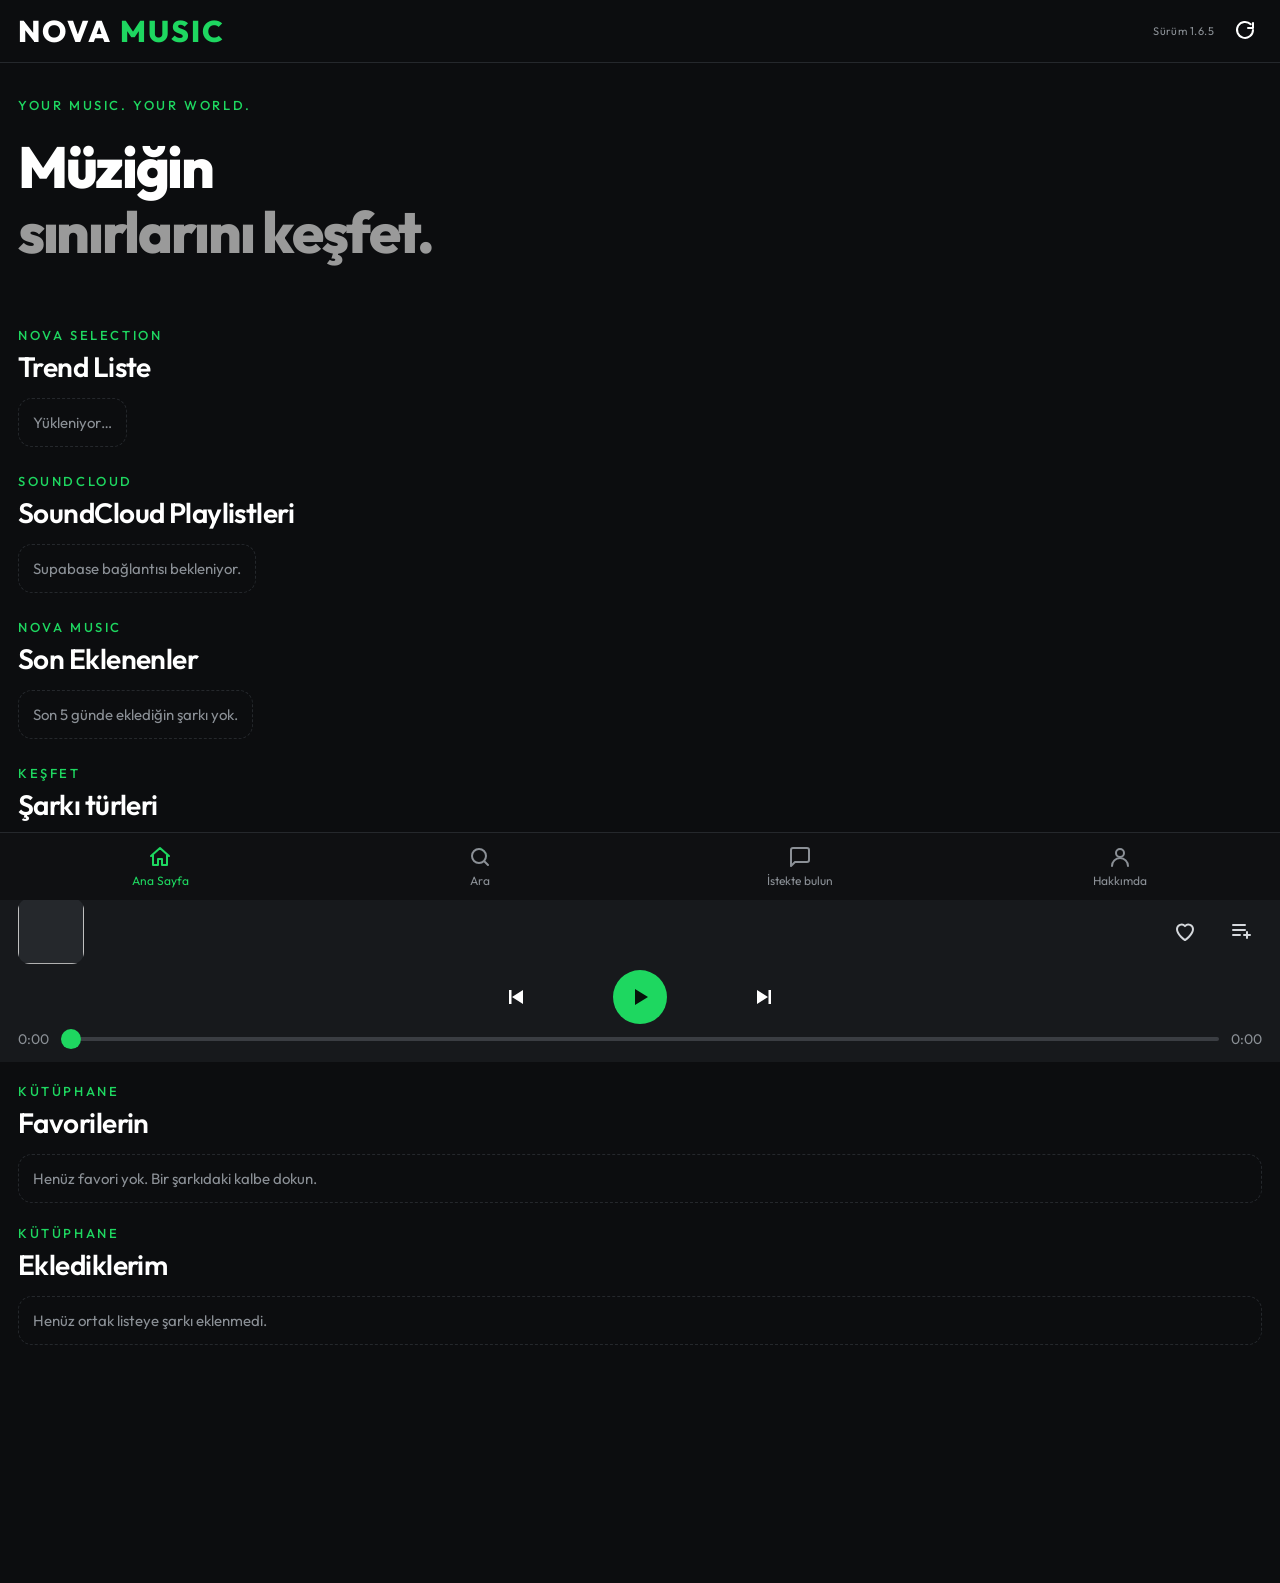
==== index.html @ 569c2235 "Show user playlists as compact square cards on home" ====
<!DOCTYPE html>
<html lang="tr">
<head>
<meta charset="utf-8">
<meta name="viewport" content="width=device-width, initial-scale=1, viewport-fit=cover">
<meta name="theme-color" content="#0c0d0f">

<meta name="mobile-web-app-capable" content="yes">
<meta name="apple-mobile-web-app-capable" content="yes">
<meta name="apple-mobile-web-app-status-bar-style" content="black-translucent">
<link rel="manifest" href="/manifest.json">
<link rel="icon" type="image/svg+xml" href="/logo.svg">
<link rel="apple-touch-icon" href="/logo.svg">
<title>NOVA Music</title>
<link rel="preconnect" href="https://fonts.googleapis.com">
<link href="https://fonts.googleapis.com/css2?family=Outfit:wght@400;500;600;700;800&display=swap" rel="stylesheet">
<style>
:root{--bg:#0c0d0f;--panel:#16181b;--line:#25282c;--tx:#fff;--mut:#8b9096;--g:#1ed760;--gd:#0f2a1a;--nav:68px}
*{box-sizing:border-box;margin:0;padding:0;-webkit-tap-highlight-color:transparent}
html,body{background:var(--bg);color:var(--tx);font-family:Outfit,system-ui,sans-serif}
button{font:inherit;color:inherit;background:none;border:0;cursor:pointer}
svg{width:24px;height:24px;fill:none;stroke:currentColor;stroke-width:2;stroke-linecap:round;stroke-linejoin:round;display:block}
svg.f{fill:currentColor;stroke:none}

#notes{position:fixed;inset:0;overflow:hidden;pointer-events:none;z-index:0}
#notes span{position:absolute;bottom:-40px;color:#fff;opacity:0;animation:rise linear infinite}
@keyframes rise{0%{transform:translateY(0) rotate(0);opacity:0}15%{opacity:.10}85%{opacity:.07}100%{transform:translateY(-115vh) rotate(35deg);opacity:0}}

header{position:sticky;top:0;z-index:20;background:var(--bg);border-bottom:1px solid var(--line);padding:calc(14px + env(safe-area-inset-top)) 18px 14px}
.bar{display:flex;align-items:center;gap:12px}
.logo{display:flex;align-items:center;justify-content:flex-start;text-align:left;gap:0;flex:1;min-width:0;white-space:nowrap;font-weight:800;font-size:clamp(24px,7.2vw,30px);line-height:1.1;letter-spacing:.08em}
.logo svg{color:var(--g);width:34px;height:34px}
.logo img{width:48px;height:48px}
.logo em{font-style:normal;color:var(--g)}
.ib{width:40px;height:40px;display:grid;place-items:center}
.st{display:flex;align-items:center;gap:8px;color:var(--g);font-size:13px;letter-spacing:.12em;font-weight:500}
.st i{width:9px;height:9px;border-radius:50%;background:var(--g)}
.st.off{color:#ff5d5d}.st.off i{background:#ff5d5d}
.sbox{display:grid;grid-template-rows:0fr;transition:grid-template-rows .25s}
.sbox.open{grid-template-rows:1fr}
.sbox>div{overflow:hidden}
.sbox input{width:100%;margin-top:14px;padding:14px 16px;border-radius:14px;border:1px solid var(--line);background:var(--panel);color:var(--tx);font:inherit;font-size:16px;outline:0}
.sbox input:focus{border-color:var(--g)}

main{position:relative;z-index:1;padding:0 18px calc(var(--nav) + 170px + env(safe-area-inset-bottom))}
.view{display:none}.view.on{display:block}
#hero{padding:34px 0 40px;transition:opacity .1s}
.eb{color:var(--g);font-size:13px;letter-spacing:.2em;font-weight:500}
#hero h1{margin-top:22px;font-size:clamp(38px,12.5vw,58px);line-height:1.12;font-weight:800;letter-spacing:-.04em}
#hero h1 span{display:block;color:#9a9a9a}
.sec{display:flex;align-items:flex-end;justify-content:space-between;margin-top:22px}
.sec h2{font-size:28px;font-weight:600;letter-spacing:-.02em;margin-top:6px}
.sec button{color:var(--g);font-size:14px;font-weight:600;letter-spacing:.04em;padding:6px 0;display:flex;gap:6px;align-items:center}
.cnt{color:var(--mut);font-size:17px;margin:20px 0 10px}
.empty{color:var(--mut);font-size:15px;padding:14px;border:1px dashed var(--line);border-radius:14px}

.row{display:flex;align-items:center;gap:14px;padding:10px 8px;border-radius:16px;border:1.5px solid transparent;cursor:pointer}
.row.on{background:var(--gd);border-color:var(--g)}
.row img{width:72px;height:72px;border-radius:12px;object-fit:cover;background:var(--line);flex:none}
.row.on img{border:2px solid var(--g)}
.row .t{flex:1;min-width:0}
.row b{display:block;font-size:17px;font-weight:600;white-space:nowrap;overflow:hidden;text-overflow:ellipsis}
.row small{display:block;margin-top:5px;font-size:16px;color:var(--mut);white-space:nowrap;overflow:hidden;text-overflow:ellipsis}
.row.on small{color:#a9b5ad;font-weight:500}
.hb,.pl{width:42px;height:42px;display:grid;place-items:center;flex:none}
.hb{color:#d5d8dc}.hb.on{color:var(--g)}.hb.on svg{fill:var(--g)}
.pl{color:var(--g)}.pl svg{width:26px;height:26px}

#player{position:fixed;left:0;right:0;bottom:calc(var(--nav) + env(safe-area-inset-bottom));z-index:30;background:#17191c;border-top:1px solid var(--line);padding:12px 18px 14px;transform:translateY(130%);transition:transform .35s cubic-bezier(.2,.8,.2,1);touch-action:pan-x}
#player.show{transform:none}
.pr{display:flex;align-items:center;gap:14px}
#pArt{width:66px;height:66px;border-radius:12px;object-fit:cover;background:var(--line);flex:none}
.pt{flex:1;min-width:0}
.mq{overflow:hidden;white-space:nowrap;font-weight:600;font-size:18px}
.mq span{display:inline-block}
.mq.go span{animation:mq var(--d,6s) linear infinite alternate}
@keyframes mq{0%,15%{transform:none}85%,100%{transform:translateX(var(--s))}}
#pArtist{color:var(--mut);font-size:15px;margin-top:5px;white-space:nowrap;overflow:hidden;text-overflow:ellipsis}
.ctl{display:flex;align-items:center;justify-content:center;gap:76px;margin-top:6px}
.ctl button{width:44px;height:44px;display:grid;place-items:center}
#pPlay{width:54px;height:54px;border-radius:50%;background:var(--g);color:#06140b}
#pPlay svg{width:24px;height:24px}
.pg{display:flex;align-items:center;gap:12px;margin-top:6px;font-size:14px;color:var(--mut)}
input[type=range]{flex:1;-webkit-appearance:none;appearance:none;height:4px;border-radius:2px;background:linear-gradient(90deg,var(--g) var(--p,0%),#3a3d42 var(--p,0%));outline:0}
input[type=range]::-webkit-slider-thumb{-webkit-appearance:none;width:20px;height:20px;border-radius:50%;background:var(--g)}
input[type=range]::-moz-range-thumb{width:20px;height:20px;border:0;border-radius:50%;background:var(--g)}

nav{position:fixed;left:0;right:0;bottom:0;z-index:40;height:calc(var(--nav) + env(safe-area-inset-bottom));padding-bottom:env(safe-area-inset-bottom);display:flex;background:#0f1012;border-top:1px solid var(--line)}
nav button{flex:1;display:flex;flex-direction:column;align-items:center;justify-content:center;gap:4px;color:var(--mut);font-size:12px}
nav button.on{color:var(--g)}
.card{background:var(--panel);border:1px solid var(--line);border-radius:18px;padding:22px;margin-top:28px;line-height:1.6;font-size:15px;color:var(--mut)}
.card h3{color:var(--tx);font-size:22px;margin-bottom:8px}
.srow{display:flex;align-items:center;justify-content:space-between;gap:12px;padding:16px 0;border-top:1px solid var(--line)}
.srow:first-child{border-top:0;padding-top:0}
.srow.col{flex-direction:column;align-items:flex-start}
.srow b{display:block;color:var(--tx);font-size:16px;font-weight:600}
.srow small{color:var(--mut);font-size:13px}
.sw{display:flex;gap:12px}
.sw button{width:32px;height:32px;border-radius:50%;border:2px solid transparent}
.sw button.on{border-color:#fff}
.tg{width:50px;height:30px;border-radius:15px;background:#3a3d42;position:relative;flex:none;transition:background .2s}
.tg::after{content:'';position:absolute;top:3px;left:3px;width:24px;height:24px;border-radius:50%;background:#fff;transition:transform .2s}
.tg.on{background:var(--g)}.tg.on::after{transform:translateX(20px)}
.chips{display:flex;gap:8px;flex-wrap:wrap;margin-top:12px}
.chips button{padding:8px 14px;border-radius:20px;border:1px solid var(--line);color:var(--mut);font-size:14px}
.chips button.on{border-color:var(--g);color:var(--g)}
.danger{width:100%;padding:14px;border-radius:14px;border:1px solid #5a2a2a;color:#ff6b6b;font-weight:600}
.btn{width:100%;padding:14px;border-radius:14px;background:var(--g);color:#06140b;font-weight:700;font-size:16px;margin-top:12px}
.btn:disabled{opacity:.5}
.tin{width:100%;margin-top:12px;padding:14px 16px;border-radius:14px;border:1px solid var(--line);background:var(--bg);color:var(--tx);font:inherit;font-size:16px;outline:0}
.tin:focus{border-color:var(--g)}
@media (prefers-reduced-motion:reduce){#notes span,.mq.go span{animation:none}}

/* Üst başlık */
.logo{justify-content:flex-start;min-width:0;font-size:clamp(22px,7vw,30px);letter-spacing:.07em;line-height:1;white-space:nowrap;text-align:left}
header .st+small{font-size:11px!important;letter-spacing:.06em;line-height:1;color:var(--mut)!important}

</style>
<script>/*nova-tema-v1*/(function(){try{var t=localStorage.getItem('nova_theme');if(/^(sakura|cyber|matrix|noel)$/.test(t))document.documentElement.setAttribute('data-theme',t)}catch(e){}})();</script>
<style>
/*nova-tema-css*/
.ver{font-size:11px;color:var(--mut);letter-spacing:.04em}
.tgrid{display:grid;grid-template-columns:1fr 1fr;gap:10px;margin-top:14px}
.tcard{display:flex;flex-direction:column;gap:8px;padding:8px;border-radius:16px;border:1.5px solid var(--line);background:rgba(255,255,255,.03);text-align:left;color:var(--tx)}
.tcard:active{transform:scale(.97)}
.tcard b{display:flex;align-items:center;justify-content:space-between;padding:0 4px 2px;font-size:14px;font-weight:600}
.tcard b::after{content:'';width:16px;height:16px;border-radius:50%;border:1.5px solid var(--mut)}
.tcard.on{border-color:var(--g)}
.tcard.on b::after{border-color:var(--g);background:var(--g);box-shadow:inset 0 0 0 3px var(--panel)}
.tprev{position:relative;display:block;height:70px;border-radius:11px;overflow:hidden}
.tprev::after{content:'';position:absolute;inset:0}
.thint{display:block;margin-top:12px;color:var(--mut);font-size:12.5px;line-height:1.45}
.tp-default{background:radial-gradient(circle at 20% 80%,rgba(30,215,96,.3),transparent 55%),linear-gradient(160deg,#1a1c20,#0c0d0f)}
.tp-default::after{background:linear-gradient(#1ed760,#1ed760) 12px 14px/44px 6px no-repeat,linear-gradient(#34383d,#34383d) 12px 30px/70% 5px no-repeat,linear-gradient(#34383d,#34383d) 12px 44px/50% 5px no-repeat}
.tp-sakura{background:radial-gradient(circle at 80% 18%,rgba(255,143,184,.5),transparent 48%),linear-gradient(160deg,#3d1b2e,#1a0f16)}
.tp-sakura::after{background:radial-gradient(circle at 18% 30%,#ffb7d1 0 3px,transparent 3.6px),radial-gradient(circle at 42% 66%,#ff9cc2 0 2.4px,transparent 3px),radial-gradient(circle at 63% 28%,#ffd6e6 0 3.2px,transparent 3.8px),radial-gradient(circle at 82% 70%,#ffb7d1 0 2.6px,transparent 3.2px),radial-gradient(circle at 30% 84%,#ffd6e6 0 2px,transparent 2.6px)}
.tp-cyber{background:radial-gradient(circle at 15% 90%,rgba(255,43,214,.45),transparent 50%),radial-gradient(circle at 90% 10%,rgba(0,229,255,.4),transparent 48%),linear-gradient(135deg,#1a0b3d,#071a2e)}
.tp-cyber::after{background:linear-gradient(90deg,transparent,#00e5ff,transparent) 0 70%/100% 2px no-repeat,repeating-linear-gradient(90deg,rgba(0,229,255,.16) 0 1px,transparent 1px 12px)}
.tp-matrix{background:#000}
.tp-matrix::after{content:'1 0 7 Z 4 9 A 5 3 1 0 8 E 2 6 K 0 1 9 X 3 7 0 B 5 2 1 8 4 N 0 6 1 3 9 7 2 C 0 5 8 1 4 Z 6 3 0 9';padding:3px 6px;font:700 10px/11px monospace;color:#00ff5a;word-break:break-all;letter-spacing:2px;-webkit-mask-image:linear-gradient(#000,rgba(0,0,0,.15));mask-image:linear-gradient(#000,rgba(0,0,0,.15))}
.tp-noel{background:linear-gradient(160deg,#0f3b2a,#2a0b12)}
.tp-noel::after{background:radial-gradient(circle,#ff4d5e 0 2.5px,transparent 3.2px) 0 0/28px 7px repeat-x,radial-gradient(circle,#ffd166 0 2.5px,transparent 3.2px) 14px 0/28px 7px repeat-x,radial-gradient(circle at 20% 40%,#fff 0 1.6px,transparent 2.2px),radial-gradient(circle at 48% 62%,#fff 0 2px,transparent 2.6px),radial-gradient(circle at 72% 44%,#fff 0 1.4px,transparent 2px),radial-gradient(circle at 86% 78%,#fff 0 2px,transparent 2.6px),radial-gradient(circle at 34% 84%,#fff 0 1.6px,transparent 2.2px)}
#themeFx{position:fixed;inset:0;width:100%;height:100%;z-index:0;pointer-events:none}
html[data-theme] body{background:transparent}
html[data-theme] #notes{display:none}
html[data-theme]::before{content:'';position:fixed;inset:0;z-index:0;pointer-events:none}
html[data-theme] header{background:var(--hbg);border-bottom-color:var(--line)}
html[data-theme] nav{background:var(--nbg);border-top-color:var(--line)}
html[data-theme] #player{background:var(--pbg);border-top-color:var(--line)}
html[data-theme] #notifPanel{background:var(--ovl)!important}
html[data-theme] #zoomKnob{background:var(--g)!important}
html[data-theme] #hero h1 span{color:var(--sub)}
html[data-theme] #sw{opacity:.35;pointer-events:none}
html[data-theme] #novaLists{background:linear-gradient(160deg,var(--t1),transparent 85%),var(--panel)!important;border:1px solid var(--line)!important}
html[data-theme] #novaFavs{background:linear-gradient(160deg,var(--t2),transparent 85%),var(--panel)!important;border:1px solid var(--line)!important}
html[data-theme] #novaLists>div:first-child,html[data-theme] #novaFavs>div:first-child{color:var(--g)!important}
html[data-theme] [class*="nv-c"]>button:first-child{background:linear-gradient(90deg,var(--g),var(--ac))!important;color:#06140b!important}
html[data-theme] .nv-track{--a:var(--t1);--b:var(--g)}
html[data-theme] .nv-tf{--a:var(--t2)}
html[data-theme=sakura]{--bg:#1a0f16;--panel:rgba(50,26,42,.84);--line:rgba(255,170,205,.18);--tx:#fff4f8;--mut:#cfa6b8;--g:#ff8fb8!important;--gd:#4a2234!important;--ac:#e0568f;--sub:#e8b6cb;--hbg:rgba(26,15,22,.93);--nbg:rgba(26,15,22,.97);--pbg:rgba(44,22,35,.97);--sheet:#2a1522;--ovl:rgba(18,7,13,.97);--t1:rgba(255,143,184,.22);--t2:rgba(224,86,143,.20)}
html[data-theme=cyber]{--bg:#0a0614;--panel:rgba(20,11,44,.82);--line:rgba(0,229,255,.22);--tx:#eaf6ff;--mut:#8f9bc9;--g:#00e5ff!important;--gd:#06303a!important;--ac:#b24bff;--sub:#b78cff;--hbg:rgba(10,6,24,.92);--nbg:rgba(10,6,24,.97);--pbg:rgba(16,9,38,.97);--sheet:#140a30;--ovl:rgba(8,4,20,.97);--t1:rgba(0,229,255,.16);--t2:rgba(255,43,214,.16)}
html[data-theme=cyber] header{box-shadow:0 1px 0 rgba(0,229,255,.35),0 8px 22px rgba(178,75,255,.16)}
html[data-theme=cyber] nav{box-shadow:0 -1px 0 rgba(255,43,214,.30)}
html[data-theme=cyber] .card{box-shadow:0 0 18px rgba(178,75,255,.10)}
html[data-theme=cyber] .logo em{text-shadow:0 0 12px rgba(0,229,255,.7)}
html[data-theme=matrix]{--bg:#000;--panel:rgba(0,16,5,.84);--line:rgba(0,255,90,.22);--tx:#c8ffd6;--mut:#3fae62;--g:#00ff5a!important;--gd:#00240d!important;--ac:#00b84a;--sub:#1f9a4a;--hbg:rgba(0,0,0,.92);--nbg:rgba(0,0,0,.97);--pbg:rgba(0,10,3,.97);--sheet:#021208;--ovl:rgba(0,6,2,.97);--t1:rgba(0,255,90,.13);--t2:rgba(0,255,90,.08)}
html[data-theme=matrix] #themeFx{opacity:.7}
html[data-theme=matrix] .logo em{text-shadow:0 0 10px rgba(0,255,90,.6)}
html[data-theme=matrix] .card{box-shadow:0 0 14px rgba(0,255,90,.07)}
html[data-theme=noel]{--bg:#0a1c16;--panel:rgba(14,40,31,.84);--line:rgba(255,255,255,.15);--tx:#fff8f0;--mut:#b9d0c3;--g:#3fdc8a!important;--gd:#14392a!important;--ac:#e63946;--sub:#ffd7a8;--hbg:rgba(8,26,19,.92);--nbg:rgba(8,26,19,.97);--pbg:rgba(14,36,28,.97);--sheet:#10281f;--ovl:rgba(5,16,12,.97);--t1:rgba(63,220,138,.16);--t2:rgba(230,57,70,.20)}
html[data-theme=noel] .logo em{color:#ff4d5e}
html[data-theme=noel] #pPlay{background:#e63946;color:#fff}
html[data-theme=noel] header::before,html[data-theme=noel] header::after{content:'';position:absolute;left:0;right:0;bottom:-7px;height:8px;pointer-events:none;background-repeat:repeat-x;background-size:44px 8px;animation:nvl 1.8s ease-in-out infinite alternate}
html[data-theme=noel] header::after{background-image:radial-gradient(circle,#ff4d5e 0 2.6px,transparent 3.4px),radial-gradient(circle,#ffd166 0 2.6px,transparent 3.4px);background-position:0 0,22px 0}
html[data-theme=noel] header::before{background-image:radial-gradient(circle,#3fdc8a 0 2.6px,transparent 3.4px),radial-gradient(circle,#4cc9f0 0 2.6px,transparent 3.4px);background-position:11px 0,33px 0;animation-delay:.9s}
@keyframes nvl{from{opacity:.45}to{opacity:1}}
html.nv-hid[data-theme] header::before,html.nv-hid[data-theme] header::after,html.nv-hid #notes span,html.nv-hid .mq.go span{animation-play-state:paused}
@media (prefers-reduced-motion:reduce){html[data-theme] header::before,html[data-theme] header::after{animation:none}}

html[data-theme=sakura]::before{background:url("data:image/svg+xml,%3Csvg%20xmlns%3D%22http%3A%2F%2Fwww.w3.org%2F2000%2Fsvg%22%20viewBox%3D%220%200%20300%20220%22%3E%3Cdefs%3E%3Cg%20id%3D%22f%22%3E%3Cellipse%20cy%3D%22-6%22%20rx%3D%224%22%20ry%3D%226%22%20transform%3D%22rotate(0)%22%2F%3E%3Cellipse%20cy%3D%22-6%22%20rx%3D%224%22%20ry%3D%226%22%20transform%3D%22rotate(72)%22%2F%3E%3Cellipse%20cy%3D%22-6%22%20rx%3D%224%22%20ry%3D%226%22%20transform%3D%22rotate(144)%22%2F%3E%3Cellipse%20cy%3D%22-6%22%20rx%3D%224%22%20ry%3D%226%22%20transform%3D%22rotate(216)%22%2F%3E%3Cellipse%20cy%3D%22-6%22%20rx%3D%224%22%20ry%3D%226%22%20transform%3D%22rotate(288)%22%2F%3E%3Ccircle%20r%3D%222.2%22%20fill%3D%22%23ffe08a%22%2F%3E%3C%2Fg%3E%3C%2Fdefs%3E%3Cg%20fill%3D%22none%22%20stroke-linecap%3D%22round%22%3E%3Cpath%20d%3D%22M302%2012C240%2026%20196%2066%20132%2094S52%20150%2018%20196%22%20stroke%3D%22%233b2230%22%20stroke-width%3D%225%22%2F%3E%3Cpath%20d%3D%22M214%2052C206%2086%20186%20108%20160%20132M126%2098C104%2080%2082%2072%2052%2070M92%20124C84%20150%2070%20164%2052%20172%22%20stroke%3D%22%233b2230%22%20stroke-width%3D%223%22%2F%3E%3C%2Fg%3E%3Cuse%20href%3D%22%23f%22%20transform%3D%22translate(276%2022)%20scale(1.1)%20rotate(60)%22%20fill%3D%22%23ffb7d1%22%2F%3E%3Cuse%20href%3D%22%23f%22%20transform%3D%22translate(246%2034)%20scale(0.9)%20rotate(66)%22%20fill%3D%22%23ff9cc2%22%2F%3E%3Cuse%20href%3D%22%23f%22%20transform%3D%22translate(222%2052)%20scale(1.2)%20rotate(42)%22%20fill%3D%22%23ffd6e6%22%2F%3E%3Cuse%20href%3D%22%23f%22%20transform%3D%22translate(198%2070)%20scale(0.9)%20rotate(18)%22%20fill%3D%22%23ffb7d1%22%2F%3E%3Cuse%20href%3D%22%23f%22%20transform%3D%22translate(170%2086)%20scale(1.1)%20rotate(38)%22%20fill%3D%22%23ff9cc2%22%2F%3E%3Cuse%20href%3D%22%23f%22%20transform%3D%22translate(142%2098)%20scale(1.2)%20rotate(58)%22%20fill%3D%22%23ffd6e6%22%2F%3E%3Cuse%20href%3D%22%23f%22%20transform%3D%22translate(118%20108)%20scale(0.9)%20rotate(34)%22%20fill%3D%22%23ffb7d1%22%2F%3E%3Cuse%20href%3D%22%23f%22%20transform%3D%22translate(96%20124)%20scale(1.1)%20rotate(24)%22%20fill%3D%22%23ff9cc2%22%2F%3E%3Cuse%20href%3D%22%23f%22%20transform%3D%22translate(70%20142)%20scale(1)%20rotate(58)%22%20fill%3D%22%23ffd6e6%22%2F%3E%3Cuse%20href%3D%22%23f%22%20transform%3D%22translate(46%20166)%20scale(1.2)%20rotate(34)%22%20fill%3D%22%23ffb7d1%22%2F%3E%3Cuse%20href%3D%22%23f%22%20transform%3D%22translate(24%20190)%20scale(0.9)%20rotate(24)%22%20fill%3D%22%23ff9cc2%22%2F%3E%3Cuse%20href%3D%22%23f%22%20transform%3D%22translate(212%2084)%20scale(0.9)%20rotate(44)%22%20fill%3D%22%23ffd6e6%22%2F%3E%3Cuse%20href%3D%22%23f%22%20transform%3D%22translate(196%20108)%20scale(1.1)%20rotate(4)%22%20fill%3D%22%23ffb7d1%22%2F%3E%3Cuse%20href%3D%22%23f%22%20transform%3D%22translate(168%20124)%20scale(0.9)%20rotate(24)%22%20fill%3D%22%23ff9cc2%22%2F%3E%3Cuse%20href%3D%22%23f%22%20transform%3D%22translate(104%2084)%20scale(1.1)%20rotate(8)%22%20fill%3D%22%23ffd6e6%22%2F%3E%3Cuse%20href%3D%22%23f%22%20transform%3D%22translate(72%2072)%20scale(0.9)%20rotate(0)%22%20fill%3D%22%23ffb7d1%22%2F%3E%3Cuse%20href%3D%22%23f%22%20transform%3D%22translate(84%20150)%20scale(1)%20rotate(12)%22%20fill%3D%22%23ff9cc2%22%2F%3E%3Ccircle%20cx%3D%22232%22%20cy%3D%2226%22%20r%3D%223%22%20fill%3D%22%23ff8fb8%22%2F%3E%3Ccircle%20cx%3D%22150%22%20cy%3D%2264%22%20r%3D%223%22%20fill%3D%22%23ffb7d1%22%2F%3E%3Ccircle%20cx%3D%2260%22%20cy%3D%22104%22%20r%3D%222.6%22%20fill%3D%22%23ff9cc2%22%2F%3E%3Ccircle%20cx%3D%22130%22%20cy%3D%22150%22%20r%3D%222.6%22%20fill%3D%22%23ffb7d1%22%2F%3E%3C%2Fsvg%3E") right -12px top 46px/min(66vw,290px) auto no-repeat,radial-gradient(120% 55% at 90% 0%,rgba(255,150,190,.22),transparent 60%),radial-gradient(90% 50% at 0% 100%,rgba(255,120,170,.14),transparent 60%),linear-gradient(180deg,#2a1422 0%,#1a0f16 55%,#12090e 100%)}
html[data-theme=cyber]::before{background:url("data:image/svg+xml,%3Csvg%20xmlns%3D%22http%3A%2F%2Fwww.w3.org%2F2000%2Fsvg%22%20viewBox%3D%220%200%20400%20130%22%3E%3Cdefs%3E%3Cpattern%20id%3D%22w%22%20width%3D%2211%22%20height%3D%2214%22%20patternUnits%3D%22userSpaceOnUse%22%3E%3Crect%20x%3D%222%22%20y%3D%223%22%20width%3D%222.4%22%20height%3D%223.2%22%20fill%3D%22%2300e5ff%22%20opacity%3D%22.38%22%2F%3E%3Crect%20x%3D%227%22%20y%3D%229%22%20width%3D%222%22%20height%3D%222.6%22%20fill%3D%22%23ff2bd6%22%20opacity%3D%22.32%22%2F%3E%3C%2Fpattern%3E%3C%2Fdefs%3E%3Crect%20x%3D%220%22%20y%3D%2272%22%20width%3D%2234%22%20height%3D%2258%22%20fill%3D%22%230d0826%22%2F%3E%3Crect%20x%3D%220%22%20y%3D%2272%22%20width%3D%2234%22%20height%3D%2258%22%20fill%3D%22url(%23w)%22%2F%3E%3Crect%20x%3D%2230%22%20y%3D%2244%22%20width%3D%2226%22%20height%3D%2286%22%20fill%3D%22%230d0826%22%2F%3E%3Crect%20x%3D%2230%22%20y%3D%2244%22%20width%3D%2226%22%20height%3D%2286%22%20fill%3D%22url(%23w)%22%2F%3E%3Crect%20x%3D%2254%22%20y%3D%2266%22%20width%3D%2238%22%20height%3D%2264%22%20fill%3D%22%230d0826%22%2F%3E%3Crect%20x%3D%2254%22%20y%3D%2266%22%20width%3D%2238%22%20height%3D%2264%22%20fill%3D%22url(%23w)%22%2F%3E%3Crect%20x%3D%2290%22%20y%3D%2226%22%20width%3D%2230%22%20height%3D%22104%22%20fill%3D%22%230d0826%22%2F%3E%3Crect%20x%3D%2290%22%20y%3D%2226%22%20width%3D%2230%22%20height%3D%22104%22%20fill%3D%22url(%23w)%22%2F%3E%3Crect%20x%3D%22118%22%20y%3D%2258%22%20width%3D%2224%22%20height%3D%2272%22%20fill%3D%22%230d0826%22%2F%3E%3Crect%20x%3D%22118%22%20y%3D%2258%22%20width%3D%2224%22%20height%3D%2272%22%20fill%3D%22url(%23w)%22%2F%3E%3Crect%20x%3D%22140%22%20y%3D%2238%22%20width%3D%2240%22%20height%3D%2292%22%20fill%3D%22%230d0826%22%2F%3E%3Crect%20x%3D%22140%22%20y%3D%2238%22%20width%3D%2240%22%20height%3D%2292%22%20fill%3D%22url(%23w)%22%2F%3E%3Crect%20x%3D%22178%22%20y%3D%2270%22%20width%3D%2228%22%20height%3D%2260%22%20fill%3D%22%230d0826%22%2F%3E%3Crect%20x%3D%22178%22%20y%3D%2270%22%20width%3D%2228%22%20height%3D%2260%22%20fill%3D%22url(%23w)%22%2F%3E%3Crect%20x%3D%22204%22%20y%3D%2218%22%20width%3D%2234%22%20height%3D%22112%22%20fill%3D%22%230d0826%22%2F%3E%3Crect%20x%3D%22204%22%20y%3D%2218%22%20width%3D%2234%22%20height%3D%22112%22%20fill%3D%22url(%23w)%22%2F%3E%3Crect%20x%3D%22236%22%20y%3D%2252%22%20width%3D%2226%22%20height%3D%2278%22%20fill%3D%22%230d0826%22%2F%3E%3Crect%20x%3D%22236%22%20y%3D%2252%22%20width%3D%2226%22%20height%3D%2278%22%20fill%3D%22url(%23w)%22%2F%3E%3Crect%20x%3D%22260%22%20y%3D%2234%22%20width%3D%2240%22%20height%3D%2296%22%20fill%3D%22%230d0826%22%2F%3E%3Crect%20x%3D%22260%22%20y%3D%2234%22%20width%3D%2240%22%20height%3D%2296%22%20fill%3D%22url(%23w)%22%2F%3E%3Crect%20x%3D%22298%22%20y%3D%2264%22%20width%3D%2230%22%20height%3D%2266%22%20fill%3D%22%230d0826%22%2F%3E%3Crect%20x%3D%22298%22%20y%3D%2264%22%20width%3D%2230%22%20height%3D%2266%22%20fill%3D%22url(%23w)%22%2F%3E%3Crect%20x%3D%22326%22%20y%3D%2230%22%20width%3D%2234%22%20height%3D%22100%22%20fill%3D%22%230d0826%22%2F%3E%3Crect%20x%3D%22326%22%20y%3D%2230%22%20width%3D%2234%22%20height%3D%22100%22%20fill%3D%22url(%23w)%22%2F%3E%3Crect%20x%3D%22358%22%20y%3D%2256%22%20width%3D%2242%22%20height%3D%2274%22%20fill%3D%22%230d0826%22%2F%3E%3Crect%20x%3D%22358%22%20y%3D%2256%22%20width%3D%2242%22%20height%3D%2274%22%20fill%3D%22url(%23w)%22%2F%3E%3Cpath%20d%3D%22M49%2066V44M204%2018V2M274%2034V16M341%2030V12%22%20stroke%3D%22%23ff2bd6%22%20stroke-width%3D%221.2%22%20opacity%3D%22.7%22%2F%3E%3Crect%20x%3D%2296%22%20y%3D%2246%22%20width%3D%2218%22%20height%3D%226%22%20fill%3D%22none%22%20stroke%3D%22%2300e5ff%22%20stroke-width%3D%221.2%22%2F%3E%3Crect%20x%3D%22262%22%20y%3D%2252%22%20width%3D%2222%22%20height%3D%225%22%20fill%3D%22none%22%20stroke%3D%22%23ff2bd6%22%20stroke-width%3D%221.2%22%2F%3E%3C%2Fsvg%3E") center bottom 66px/min(100%,460px) auto no-repeat,repeating-linear-gradient(0deg,rgba(0,229,255,.035) 0 1px,transparent 1px 4px),radial-gradient(80% 45% at 100% 0%,rgba(0,229,255,.20),transparent 62%),radial-gradient(90% 50% at 0% 100%,rgba(255,43,214,.20),transparent 62%),linear-gradient(180deg,#0f0728 0%,#0a0614 60%,#070412 100%)}
html[data-theme=matrix]::before{background:radial-gradient(100% 55% at 50% 0%,rgba(0,255,90,.10),transparent 65%),#000}
html[data-theme=noel]::before{background:url("data:image/svg+xml,%3Csvg%20xmlns%3D%22http%3A%2F%2Fwww.w3.org%2F2000%2Fsvg%22%20viewBox%3D%220%200%20300%20170%22%3E%3Cg%20stroke-linecap%3D%22round%22%20fill%3D%22none%22%3E%3Cpath%20d%3D%22M296%208L36%20128%22%20stroke%3D%22%234a2f1d%22%20stroke-width%3D%223.5%22%2F%3E%3Cpath%20d%3D%22M292%2010l-22%2028M292%2010l10%2031M292%2010l-12%20-13M282%2015l-22%2027M282%2015l10%2031M282%2015l-12%20-13M271%2019l-22%2027M271%2019l10%2031M271%2019l-12%20-13M261%2024l-20%2026M261%2024l10%2029M261%2024l-11%20-12M250%2029l-23%2028M250%2029l11%2032M250%2029l-12%20-13M240%2033l-23%2028M240%2033l11%2032M240%2033l-12%20-13M230%2038l-19%2025M230%2038l9%2028M230%2038l-10%20-11M219%2043l-22%2027M219%2043l10%2031M219%2043l-11%20-13M209%2047l-19%2025M209%2047l9%2028M209%2047l-10%20-11M198%2052l-19%2025M198%2052l9%2028M198%2052l-10%20-11M188%2057l-21%2027M188%2057l10%2030M188%2057l-11%20-12M177%2061l-18%2024M177%2061l9%2027M177%2061l-10%20-11M167%2066l-18%2024M167%2066l9%2027M167%2066l-10%20-11M157%2071l-18%2024M157%2071l9%2027M157%2071l-9%20-10M146%2075l-18%2024M146%2075l9%2027M146%2075l-10%20-11M136%2080l-19%2025M136%2080l9%2028M136%2080l-10%20-11M125%2085l-17%2023M125%2085l8%2026M125%2085l-9%20-10M115%2089l-17%2023M115%2089l8%2026M115%2089l-9%20-10M105%2094l-18%2024M105%2094l8%2027M105%2094l-9%20-10M94%2099l-16%2022M94%2099l8%2025M94%2099l-8%20-9M84%20103l-14%2021M84%20103l7%2023M84%20103l-8%20-8M73%20108l-17%2023M73%20108l8%2026M73%20108l-9%20-10M63%20113l-17%2023M63%20113l8%2026M63%20113l-9%20-10M52%20117l-13%2020M52%20117l6%2022M52%20117l-7%20-7M42%20122l-14%2021M42%20122l7%2023M42%20122l-7%20-8%22%20stroke%3D%22%230f5a3a%22%20stroke-width%3D%223.4%22%2F%3E%3Cpath%20d%3D%22M292%2010l-14%2018M292%2010l7%2018M282%2015l-14%2018M282%2015l7%2018M271%2019l-14%2018M271%2019l7%2018M261%2024l-13%2017M261%2024l6%2017M250%2029l-14%2018M250%2029l7%2018M240%2033l-15%2018M240%2033l7%2019M230%2038l-12%2016M230%2038l6%2016M219%2043l-14%2018M219%2043l7%2018M209%2047l-12%2016M209%2047l6%2016M198%2052l-12%2016M198%2052l6%2016M188%2057l-13%2017M188%2057l7%2017M177%2061l-12%2016M177%2061l6%2016M167%2066l-12%2016M167%2066l6%2016M157%2071l-11%2015M157%2071l6%2015M146%2075l-12%2016M146%2075l6%2016M136%2080l-12%2016M136%2080l6%2016M125%2085l-11%2015M125%2085l5%2015M115%2089l-11%2015M115%2089l5%2015M105%2094l-11%2015M105%2094l6%2015M94%2099l-10%2014M94%2099l5%2014M84%20103l-9%2013M84%20103l5%2013M73%20108l-11%2015M73%20108l5%2015M63%20113l-11%2015M63%20113l5%2015M52%20117l-8%2012M52%20117l4%2012M42%20122l-9%2013M42%20122l4%2013%22%20stroke%3D%22%232fa86a%22%20stroke-width%3D%222.4%22%2F%3E%3C%2Fg%3E%3Cg%3E%3Ccircle%20cx%3D%22237%22%20cy%3D%2258%22%20r%3D%227%22%20fill%3D%22%23e63946%22%2F%3E%3Ccircle%20cx%3D%22167%22%20cy%3D%2292%22%20r%3D%226%22%20fill%3D%22%23ffd166%22%2F%3E%3Ccircle%20cx%3D%2292%22%20cy%3D%22124%22%20r%3D%227%22%20fill%3D%22%23e63946%22%2F%3E%3Ccircle%20cx%3D%22235%22%20cy%3D%2255%22%20r%3D%222%22%20fill%3D%22%23fff%22%20opacity%3D%22.5%22%2F%3E%3Ccircle%20cx%3D%22165%22%20cy%3D%2289%22%20r%3D%221.8%22%20fill%3D%22%23fff%22%20opacity%3D%22.5%22%2F%3E%3Ccircle%20cx%3D%2290%22%20cy%3D%22121%22%20r%3D%222%22%20fill%3D%22%23fff%22%20opacity%3D%22.5%22%2F%3E%3Cg%20fill%3D%22%23e63946%22%3E%3Ccircle%20cx%3D%22200%22%20cy%3D%2250%22%20r%3D%223%22%2F%3E%3Ccircle%20cx%3D%22206%22%20cy%3D%2254%22%20r%3D%223%22%2F%3E%3Ccircle%20cx%3D%22131%22%20cy%3D%2282%22%20r%3D%223%22%2F%3E%3Ccircle%20cx%3D%22137%22%20cy%3D%2286%22%20r%3D%223%22%2F%3E%3Ccircle%20cx%3D%2260%22%20cy%3D%22112%22%20r%3D%223%22%2F%3E%3Ccircle%20cx%3D%2266%22%20cy%3D%22116%22%20r%3D%223%22%2F%3E%3C%2Fg%3E%3C%2Fg%3E%3C%2Fsvg%3E") right -8px top 58px/min(60vw,250px) auto no-repeat,url("data:image/svg+xml,%3Csvg%20xmlns%3D%22http%3A%2F%2Fwww.w3.org%2F2000%2Fsvg%22%20viewBox%3D%220%200%20300%20170%22%3E%3Cg%20transform%3D%22rotate(180%20150%2085)%22%20stroke-linecap%3D%22round%22%20fill%3D%22none%22%3E%3Cpath%20d%3D%22M296%208L36%20128%22%20stroke%3D%22%234a2f1d%22%20stroke-width%3D%223.5%22%2F%3E%3Cpath%20d%3D%22M292%2010l-22%2028M292%2010l10%2031M292%2010l-12%20-13M282%2015l-22%2027M282%2015l10%2031M282%2015l-12%20-13M271%2019l-22%2027M271%2019l10%2031M271%2019l-12%20-13M261%2024l-20%2026M261%2024l10%2029M261%2024l-11%20-12M250%2029l-23%2028M250%2029l11%2032M250%2029l-12%20-13M240%2033l-23%2028M240%2033l11%2032M240%2033l-12%20-13M230%2038l-19%2025M230%2038l9%2028M230%2038l-10%20-11M219%2043l-22%2027M219%2043l10%2031M219%2043l-11%20-13M209%2047l-19%2025M209%2047l9%2028M209%2047l-10%20-11M198%2052l-19%2025M198%2052l9%2028M198%2052l-10%20-11M188%2057l-21%2027M188%2057l10%2030M188%2057l-11%20-12M177%2061l-18%2024M177%2061l9%2027M177%2061l-10%20-11M167%2066l-18%2024M167%2066l9%2027M167%2066l-10%20-11M157%2071l-18%2024M157%2071l9%2027M157%2071l-9%20-10M146%2075l-18%2024M146%2075l9%2027M146%2075l-10%20-11M136%2080l-19%2025M136%2080l9%2028M136%2080l-10%20-11M125%2085l-17%2023M125%2085l8%2026M125%2085l-9%20-10M115%2089l-17%2023M115%2089l8%2026M115%2089l-9%20-10M105%2094l-18%2024M105%2094l8%2027M105%2094l-9%20-10M94%2099l-16%2022M94%2099l8%2025M94%2099l-8%20-9M84%20103l-14%2021M84%20103l7%2023M84%20103l-8%20-8M73%20108l-17%2023M73%20108l8%2026M73%20108l-9%20-10M63%20113l-17%2023M63%20113l8%2026M63%20113l-9%20-10M52%20117l-13%2020M52%20117l6%2022M52%20117l-7%20-7M42%20122l-14%2021M42%20122l7%2023M42%20122l-7%20-8%22%20stroke%3D%22%230f5a3a%22%20stroke-width%3D%223.4%22%2F%3E%3Cpath%20d%3D%22M292%2010l-14%2018M292%2010l7%2018M282%2015l-14%2018M282%2015l7%2018M271%2019l-14%2018M271%2019l7%2018M261%2024l-13%2017M261%2024l6%2017M250%2029l-14%2018M250%2029l7%2018M240%2033l-15%2018M240%2033l7%2019M230%2038l-12%2016M230%2038l6%2016M219%2043l-14%2018M219%2043l7%2018M209%2047l-12%2016M209%2047l6%2016M198%2052l-12%2016M198%2052l6%2016M188%2057l-13%2017M188%2057l7%2017M177%2061l-12%2016M177%2061l6%2016M167%2066l-12%2016M167%2066l6%2016M157%2071l-11%2015M157%2071l6%2015M146%2075l-12%2016M146%2075l6%2016M136%2080l-12%2016M136%2080l6%2016M125%2085l-11%2015M125%2085l5%2015M115%2089l-11%2015M115%2089l5%2015M105%2094l-11%2015M105%2094l6%2015M94%2099l-10%2014M94%2099l5%2014M84%20103l-9%2013M84%20103l5%2013M73%20108l-11%2015M73%20108l5%2015M63%20113l-11%2015M63%20113l5%2015M52%20117l-8%2012M52%20117l4%2012M42%20122l-9%2013M42%20122l4%2013%22%20stroke%3D%22%232fa86a%22%20stroke-width%3D%222.4%22%2F%3E%3C%2Fg%3E%3Cg%20transform%3D%22rotate(180%20150%2085)%22%3E%3Ccircle%20cx%3D%22237%22%20cy%3D%2258%22%20r%3D%227%22%20fill%3D%22%23e63946%22%2F%3E%3Ccircle%20cx%3D%22167%22%20cy%3D%2292%22%20r%3D%226%22%20fill%3D%22%23ffd166%22%2F%3E%3Ccircle%20cx%3D%2292%22%20cy%3D%22124%22%20r%3D%227%22%20fill%3D%22%23e63946%22%2F%3E%3Ccircle%20cx%3D%22235%22%20cy%3D%2255%22%20r%3D%222%22%20fill%3D%22%23fff%22%20opacity%3D%22.5%22%2F%3E%3Ccircle%20cx%3D%22165%22%20cy%3D%2289%22%20r%3D%221.8%22%20fill%3D%22%23fff%22%20opacity%3D%22.5%22%2F%3E%3Ccircle%20cx%3D%2290%22%20cy%3D%22121%22%20r%3D%222%22%20fill%3D%22%23fff%22%20opacity%3D%22.5%22%2F%3E%3Cg%20fill%3D%22%23e63946%22%3E%3Ccircle%20cx%3D%22200%22%20cy%3D%2250%22%20r%3D%223%22%2F%3E%3Ccircle%20cx%3D%22206%22%20cy%3D%2254%22%20r%3D%223%22%2F%3E%3Ccircle%20cx%3D%22131%22%20cy%3D%2282%22%20r%3D%223%22%2F%3E%3Ccircle%20cx%3D%22137%22%20cy%3D%2286%22%20r%3D%223%22%2F%3E%3Ccircle%20cx%3D%2260%22%20cy%3D%22112%22%20r%3D%223%22%2F%3E%3Ccircle%20cx%3D%2266%22%20cy%3D%22116%22%20r%3D%223%22%2F%3E%3C%2Fg%3E%3C%2Fg%3E%3C%2Fsvg%3E") left -8px bottom 74px/min(50vw,200px) auto no-repeat,radial-gradient(90% 50% at 50% 0%,rgba(255,209,102,.10),transparent 60%),linear-gradient(180deg,#0c2a1f 0%,#0a1c16 55%,#1b0b12 100%)}
</style>
</head>
<body>
<div id="notes"></div>

<header>
  <div class="bar">
    <div class="logo"><span>NOVA <em>MUSIC</em></span></div>
    <div style="display:flex;align-items:center;gap:14px"><div style="display:flex;flex-direction:column;align-items:flex-end;gap:3px"><small class="ver">Sürüm 1.6.5</small></div><button id="bellBtn" aria-label="Bildirimler" style="display:none;position:relative;width:34px;height:34px;place-items:center"><svg viewBox="0 0 24 24" width="24" height="24"><path d="M18 8a6 6 0 0 0-12 0c0 7-3 9-3 9h18s-3-2-3-9M13.7 21a2 2 0 0 1-3.4 0"/></svg><span id="bellDot" style="display:none;position:absolute;top:3px;right:3px;width:10px;height:10px;border-radius:50%;background:#ff3b30"></span></button><button id="appRefresh" title="Uygulamayı yenile" aria-label="Uygulamayı yenile" style="display:grid;place-items:center;width:34px;height:34px;padding:0;border:0;background:transparent;color:inherit;cursor:pointer"><svg viewBox="0 0 24 24" width="22" height="22" fill="none" stroke="currentColor" stroke-width="2" stroke-linecap="round" stroke-linejoin="round"><path d="M20 11a8 8 0 1 1-2.3-5.7M20 4v5h-5"/></svg></button></div>
  </div>
  <div class="sbox" id="sBox"><div><input id="q" type="search" placeholder="Şarkı veya sanatçı ara" autocomplete="off"></div></div>
</header>

<main>
  <section class="view on" id="v-home">
    <div id="hero">
      <div class="eb">YOUR MUSIC. YOUR WORLD.</div>
      <h1>Müziğin <span>sınırlarını keşfet.</span></h1>
    </div>
    <div id="resWrap" hidden><div class="sec"><div><div class="eb">ARAMA</div><h2>Sonuçlar</h2></div></div><div id="res"></div></div>
    <div class="sec"><div><div class="eb">NOVA SELECTION</div><h2>Trend Liste</h2></div></div>
    <div class="cnt" id="cnt" style="display:none"></div>
    <div id="trend" style="display:none"></div><div class="hrow" id="hTrend"></div>
    <style>.hrow{display:flex;gap:12px;overflow-x:auto;padding:14px 0 4px;scrollbar-width:none}.hrow::-webkit-scrollbar{display:none}.hc{flex:0 0 132px;min-width:0;cursor:pointer}.hc img{width:132px;height:132px;border-radius:14px;object-fit:cover;background:var(--panel);display:block}.hc b{display:block;margin-top:8px;font-size:14px;overflow:hidden;white-space:nowrap;text-overflow:ellipsis}.hc small{display:block;margin-top:2px;color:var(--mut);overflow:hidden;white-space:nowrap;text-overflow:ellipsis}</style>

<div class="sec"><div><div class="eb">SOUNDCLOUD</div><h2>SoundCloud Playlistleri</h2></div></div>
<div class="hrow" id="hScPlaylists"><div class="empty">Playlistler yükleniyor…</div></div>
<div class="sec"><div><div class="eb">NOVA MUSIC</div><h2>Son Eklenenler</h2></div></div><div class="hrow" id="hNew"></div>
    <div class="sec"><div><div class="eb">KEŞFET</div><h2>Şarkı türleri</h2></div></div><div class="hrow" id="hGenres"></div>
    <div id="genWrap" style="display:none"><div class="sec"><div><div class="eb">TÜR</div><h2 id="genTitle"></h2></div></div><div class="hrow" id="hGen"></div></div>
    <div class="sec"><div><div class="eb">KÜTÜPHANE</div><h2>Listelerim</h2></div></div><div class="hrow" id="hLists"><div class="empty">Henüz listen yok.</div></div>
    <div class="sec"><div><div class="eb">KÜTÜPHANE</div><h2>Favorilerin</h2></div></div>
    <div id="fav" style="margin-top:14px"></div>
    <div class="sec"><div><div class="eb">KÜTÜPHANE</div><h2>Eklediklerim</h2></div></div>
    <div id="addHome" style="margin-top:14px"></div>
  </section>
  <section class="view" id="v-about">
  <div style="display:flex;align-items:center;justify-content:space-between;margin-top:34px">
    <div>
      <div class="eb">NOVA MUSIC</div>
      <h2 style="font-size:30px;font-weight:700;letter-spacing:-.03em;margin-top:6px">Hakkımda</h2>
    </div>
    <button id="openSettings" aria-label="Ayarlar" style="width:44px;height:44px;display:grid;place-items:center;background:var(--panel);border:1px solid var(--line);border-radius:14px">
      <svg viewBox="0 0 24 24"><circle cx="12" cy="12" r="3"/><path d="M19.4 15a1.7 1.7 0 0 0 .3 1.8l.1.1a2 2 0 1 1-2.8 2.8l-.1-.1a1.7 1.7 0 0 0-1.8-.3 1.7 1.7 0 0 0-1 1.5V21a2 2 0 1 1-4 0v-.1a1.7 1.7 0 0 0-1.1-1.5 1.7 1.7 0 0 0-1.8.3l-.1.1a2 2 0 1 1-2.8-2.8l.1-.1a1.7 1.7 0 0 0 .3-1.8 1.7 1.7 0 0 0-1.5-1H3a2 2 0 1 1 0-4h.1a1.7 1.7 0 0 0 1.5-1.1 1.7 1.7 0 0 0-.3-1.8l-.1-.1a2 2 0 1 1 2.8-2.8l.1.1a1.7 1.7 0 0 0 1.8.3H9a1.7 1.7 0 0 0 1-1.5V3a2 2 0 1 1 4 0v.1a1.7 1.7 0 0 0 1 1.5 1.7 1.7 0 0 0 1.8-.3l.1-.1a2 2 0 1 1 2.8 2.8l-.1.1a1.7 1.7 0 0 0-.3 1.8V9a1.7 1.7 0 0 0 1.5 1H21a2 2 0 1 1 0 4h-.1a1.7 1.7 0 0 0-1.5 1z"/></svg>
    </button>
  </div>
  <div class="card" id="accountCard" style="margin-top:20px">
    <div style="display:flex;align-items:center;gap:14px">
      <img id="profileAvatar" src="" alt="" style="width:68px;height:68px;border-radius:50%;object-fit:cover;background:var(--panel);display:none">
      <div id="profileAvatarFallback" style="width:68px;height:68px;border-radius:50%;background:var(--panel);display:grid;place-items:center">
        <svg viewBox="0 0 24 24" width="32" height="32"><circle cx="12" cy="8" r="4"/><path d="M4 21a8 8 0 0 1 16 0"/></svg>
      </div>
      <div style="min-width:0;flex:1">
        <h3 id="profileName">Misafir kullanıcı</h3>
        <p id="profileRole" style="color:var(--mut);margin-top:5px">Giriş yapılmadı</p>
      </div>
    </div>
    <div id="profileDetails" style="margin-top:18px;display:none">
      <div class="srow"><div><b>E-posta</b><small id="profileEmail">-</small></div></div>
      <div class="srow"><div><b>Kayıt tarihi</b><small id="profileCreated">-</small></div></div>
    </div>
    <button class="btn" id="googleLogin" style="margin-top:16px">Google ile giriş yap</button>
    <p id="accountStatus" style="color:var(--mut);margin-top:10px">Henüz giriş yapmadın.</p>
    <button class="btn" id="switchGoogleAccount" style="display:none;margin-top:10px">Hesap değiştir</button>
  </div>
  <div class="card"><h3>NOVA Music</h3>Şarkı ara, listelerini oluştur ve favori şarkılarını sakla.</div><div class="card" id="novaLists" style="margin-top:20px"></div><div class="card" id="novaFavs" style="margin-top:20px"></div><div class="card" id="novaScFavs" style="margin-top:20px"></div>
</section>
<section class="view" id="v-profile-edit">
  <div style="display:flex;align-items:center;gap:14px;margin-top:34px">
    <button id="backProfile" aria-label="Geri" style="font-size:24px">‹</button>
    <h2 style="font-size:30px;font-weight:700">Profili Düzenle</h2>
  </div>
  <div class="card" style="margin-top:20px">
    <div style="display:flex;align-items:center;gap:14px">
      <img id="editAvatarPreview" alt="Profil fotoğrafı" style="width:76px;height:76px;border-radius:50%;object-fit:cover;display:none">
      <div>
        <b>Profil fotoğrafı</b>
        <p style="color:var(--mut);margin-top:5px">Cihazından bir fotoğraf seç.</p>
      </div>
    </div>
    <input id="avatarFile" type="file" accept="image/*" style="display:none">
    <button class="btn" id="chooseAvatar" style="margin-top:14px">Galeriden fotoğraf seç</button>
    <div class="srow col" style="margin-top:16px">
      <b>Kullanıcı adı</b>
      <input id="profileUsername" maxlength="30" placeholder="Kullanıcı adın" style="margin-top:8px">
      <button class="btn" id="saveProfile" style="margin-top:10px">Değişiklikleri kaydet</button>
      <small id="profileMessage"></small>
    </div>
  </div>
</section>
<section class="view" id="v-settings">
  <div style="display:flex;align-items:center;gap:14px;margin-top:34px">
    <button id="backAbout" aria-label="Geri" style="font-size:24px">‹</button>
    <h2 style="font-size:30px;font-weight:700">Ayarlar</h2>
  </div>
  <div class="card" style="margin-top:20px"><button class="btn" id="openProfileEdit" style="display:none">Profili Düzenle</button></div>
  
  <div class="card" id="themeCard" style="margin-top:20px"><div class="srow col" style="padding:0;border:0"><div><b>Tema / Görünüm</b><small>Arka plan, renkler ve efektler</small></div></div><div class="tgrid" id="themeGrid" role="radiogroup" aria-label="Tema"></div><small class="thint">Tema seçiliyken vurgu rengini tema belirler. “Varsayılan” mevcut tasarımdır.</small></div>
  <div class="card" style="margin-top:20px">
    <div class="srow col"><div><b>Vurgu rengi</b><small>Uygulamanın ana rengi</small></div><div class="sw" id="sw" style="margin-top:12px"></div></div>
    <div class="srow"><div><b>Karıştır</b><small>Sıradaki şarkı rastgele seçilir</small></div><button class="tg" id="tgShuf" aria-label="Karıştır"></button></div>
    <div class="srow"><div><b>Tekrar</b><small>Şarkı bitince başa sarar</small></div><button class="tg" id="tgRep" aria-label="Tekrar"></button></div>
    <div class="srow col"><div><b>Uyku zamanlayıcı</b><small id="slLeft">Kapalı</small></div><div class="chips" id="chSleep"></div></div>
  </div>
  <div class="card"><div class="srow col" style="padding:0;border:0"><div><b style="color:var(--tx);font-size:16px">Favoriler</b><small>Bu cihazdaki tüm favorileri siler</small></div></div><div style="margin-top:14px"><button class="danger" id="clrFav">Favorileri temizle</button></div></div>
  <div class="card" id="adminCard" style="display:none"><b style="color:var(--tx);font-size:16px">Admin</b><small id="adminState" style="display:block;margin-top:4px"></small><input class="tin" id="adminIn" type="password" placeholder="Admin şifresi" autocomplete="off"><button class="btn" id="adminGo" style="margin-top:10px">Admin olarak giriş yap</button><button class="danger" id="adminOut" style="display:none;margin-top:10px">Adminlikten çık</button><div id="adminMsg" style="margin-top:10px;font-size:14px;min-height:18px"></div></div>
  <div class="card"><button class="danger" id="googleLogout" style="display:none">Çıkış yap</button></div>
</section>
<section class="view" id="v-request">
  <div class="eb" style="margin-top:34px">İSTEK</div>
  <h2 style="font-size:30px;font-weight:700;letter-spacing:-.03em;margin-top:6px">İstekte bulun</h2>
  <div class="card" style="margin-top:20px">
    <b style="color:var(--tx);font-size:16px">Eklenmesini istediğin şarkı</b>
    <small style="display:block;margin-top:6px;color:var(--mut)">Şarkı adını ya da bağlantısını yaz, yapay zekâ inceleyip uygun bulursa ekler.</small>
    <textarea class="tin" id="reqText" rows="4" maxlength="300" placeholder="Şarkı adı, sanatçı ya da bağlantı…" style="margin-top:12px"></textarea>
    <button class="btn" id="reqSend" style="margin-top:10px">İstek gönder</button>
    <div id="reqMsg" style="margin-top:10px;font-size:14px;min-height:18px"></div>
  </div>
</section>
<section class="view" id="v-add">
    <div class="eb" style="margin-top:34px">KÜTÜPHANE</div>
    <h2 style="font-size:30px;font-weight:700;letter-spacing:-.03em;margin-top:6px">Şarkı ekle</h2>
    <div class="card" style="margin-top:20px">
      <b style="color:var(--tx);font-size:16px">YouTube, SoundCloud şarkı / playlist veya MP3 bağlantısı</b>
      <input class="tin" id="ytIn" type="url" inputmode="url" placeholder="Şarkı bağlantısını yapıştır..." autocomplete="off">
      <button class="btn" id="ytAdd">Ekle</button>
      <div id="ytMsg" style="margin-top:12px;font-size:14px;min-height:18px"></div>
      <small style="display:block;margin-top:10px;color:var(--mut)">YouTube • SoundCloud • MP3</small>
    </div>
    <button id="toggleAddList" class="sec" style="width:100%;text-align:left;background:none;border:0;color:var(--tx);cursor:pointer"><div><div class="eb">İSTEĞE BAĞLI</div><h2>Eklediklerim <span id="addListArrow">⌄</span></h2></div></button>
    <div id="addList" style="display:none;margin-top:14px"></div>
    <script>try{localStorage.removeItem("nova_tema")}catch(e){}
    (function(){
      var b=document.getElementById('toggleAddList');
      var list=document.getElementById('addList');
      var arrow=document.getElementById('addListArrow');
      if(!b||!list||!arrow)return;
      b.addEventListener('click',function(){
        var open=list.style.display==='none';
        list.style.display=open?'':'none';
        arrow.textContent=open?'⌃':'⌄';
      });
    })();
    </script>
    <div id="sharedManage" style="display:none;margin-top:28px">
      <div class="sec"><div><div class="eb">YÖNETİM</div><h2>Ortak Şarkıları Yönet</h2></div></div>
      <div id="sharedList" style="margin-top:14px"></div>
    </div>
  </section>
</main>

<div id="avatarViewer" style="display:none;position:fixed;inset:0;background:rgba(0,0,0,.94);z-index:9999;align-items:center;justify-content:center"><img id="avatarViewerImg" alt="" style="max-width:100%;max-height:100%;object-fit:contain"></div>
<div id="cropModal" style="display:none;position:fixed;inset:0;background:rgba(0,0,0,.96);z-index:9998;flex-direction:column;align-items:center;justify-content:center;gap:22px;padding:20px">
<b style="font-size:18px">Fotoğrafı ayarla</b>
<div id="cropBox" style="width:280px;height:280px;border-radius:50%;overflow:hidden;position:relative;touch-action:none;background:#000;border:2px solid var(--line)"><img id="cropImg" alt="" draggable="false" style="position:absolute;left:50%;top:50%;max-width:none;max-height:none;transform-origin:center;pointer-events:none;user-select:none"></div>
<input id="cropZoom" type="range" min="1" max="4" step="0.01" value="1" style="display:none"><div id="zoomTrack" style="position:relative;width:280px;height:34px;touch-action:none"><div style="position:absolute;left:0;right:0;top:15px;height:4px;border-radius:2px;background:#555"></div><div id="zoomKnob" style="position:absolute;top:4px;left:0;width:26px;height:26px;border-radius:50%;background:#1ed760"></div></div>
<div style="display:flex;gap:12px;width:280px"><button class="danger" id="cropNo" style="flex:1">Vazgeç</button><button class="btn" id="cropOk" style="flex:1">Uygula</button></div>
</div>
<div id="notifPanel" style="display:none;position:fixed;inset:0;background:rgba(0,0,0,.96);z-index:9997;overflow-y:auto;padding:20px">
<div style="display:flex;align-items:center;gap:14px;margin-top:34px"><button id="notifBack" aria-label="Geri" style="font-size:24px">‹</button><h2 style="font-size:30px;font-weight:700">Bildirimler</h2></div>
<div id="notifList" style="margin-top:20px"></div>
</div>
<div id="ytWrap" style="position:fixed;right:0;bottom:0;width:2px;height:2px;opacity:.01;overflow:hidden;pointer-events:none;z-index:-1"><div id="ytBox"></div></div>
<div id="scWrap" style="position:fixed;right:0;bottom:0;width:2px;height:2px;opacity:.01;overflow:hidden;pointer-events:none;z-index:-1"><iframe id="scFrame" allow="autoplay" width="2" height="2"></iframe></div>
<div id="player">
  <div class="pr">
    <img id="pArt" alt="">
    <div class="pt"><div class="mq" id="mq"><span id="pTitle"></span></div><div id="pArtist"></div></div>
    <button class="hb" id="pHeart" aria-label="Favori"></button><button class="hb" id="pAdd" aria-label="Listeye ekle"></button>
  </div>
  <div class="ctl">
    <button id="pPrev" aria-label="Önceki"><svg class="f" viewBox="0 0 24 24"><path d="M6 5h2.500v14H6zM20 5v14L9 12z"/></svg></button>
    <button id="pPlay" aria-label="Çal / duraklat"></button>
    <button id="pNext" aria-label="Sonraki"><svg class="f" viewBox="0 0 24 24"><path d="M15.500 5H18v14h-2.500zM4 5l11 7-11 7z"/></svg></button>
  </div>
  <div class="pg"><span id="tC">0:00</span><input type="range" id="seek" min="0" max="1000" value="0"><span id="tD">0:00</span></div>
</div>

<nav>
  <button class="on" data-v="home"><svg viewBox="0 0 24 24"><path d="M3 11l9-8 9 8M5 10v10h5v-6h4v6h5V10"/></svg>Ana Sayfa</button>
  <button data-v="search"><svg viewBox="0 0 24 24"><circle cx="11" cy="11" r="7"/><path d="M20 20l-3.5-3.5"/></svg>Ara</button>
  <button data-v="add" id="navAdd" style="display:none"><svg viewBox="0 0 24 24"><path d="M12 5v14M5 12h14"/></svg>Ekle</button>
  <button data-v="request"><svg viewBox="0 0 24 24"><path d="M21 15a2 2 0 0 1-2 2H7l-4 4V5a2 2 0 0 1 2-2h14a2 2 0 0 1 2 2z"/></svg>İstekte bulun</button>
  <button data-v="about"><svg viewBox="0 0 24 24"><circle cx="12" cy="8" r="4"/><path d="M4 21a8 8 0 0 1 16 0"/></svg>Hakkımda</button>
</nav>

<script src="https://cdn.jsdelivr.net/npm/@supabase/supabase-js@2"></script>
<script>
const $=s=>document.querySelector(s);
const esc=s=>String(s||'').replace(/[&<>"]/g,c=>({'&':'&amp;','<':'&lt;','>':'&gt;','"':'&quot;'}[c]));
const HEART='<svg viewBox="0 0 24 24"><path d="M12 21s-8-5.2-8-11a4.6 4.6 0 0 1 8-3 4.6 4.6 0 0 1 8 3c0 5.800-8 11-8 11z"/></svg>';
const PLAY='<svg class="f" viewBox="0 0 24 24"><path d="M7 4l13 8-13 8z"/></svg>';
const PAUSE='<svg class="f" viewBox="0 0 24 24"><path d="M6 4h4v16H6zM14 4h4v16h-4z"/></svg>';
const API='https://api.audius.co/v1';
const audio=new Audio();
const L={trend:[],res:[],fav:[],add:[],new:[]};
let queue=[],idx=-1;

function loadFavs(){try{return JSON.parse(localStorage.getItem('nova_favs'))||[]}catch(e){return[]}}
function saveFavs(){try{localStorage.setItem('nova_favs',JSON.stringify(L.fav))}catch(e){}}
const isFav=id=>L.fav.some(t=>t.id===id);

const norm=r=>({id:r.id,name:r.title,artist:r.user&&r.user.name||'',art:r.artwork&&(r.artwork['480x480']||r.artwork['150x150'])||'',duration:Number(r.duration)||0,url:API+'/tracks/'+r.id+'/stream?app_name=NOVA'});
const clean=a=>(a||[]).filter(r=>r&&r.id&&r.is_streamable!==false).map(norm);
async function getJSON(u){const r=await fetch(u);if(!r.ok)throw 0;return r.json()}
const trending=async()=>clean((await getJSON(API+'/tracks/trending?time=week&limit=25&app_name=NOVA')).data).filter(t=>!t.name.toLowerCase().includes('140 mix'));
const search=async q=>{
  const term=String(q||'').toLocaleLowerCase('tr-TR');
  const matches=t=>
    String(t.name||'').toLocaleLowerCase('tr-TR').includes(term) ||
    String(t.artist||'').toLocaleLowerCase('tr-TR').includes(term);
  const local=[...(L.add||[]),...(L.new||[])].filter(matches);
  let remote=[];
  try{
    remote=clean((await getJSON(API+'/tracks/search?limit=25&app_name=NOVA&query='+encodeURIComponent(q))).data);
  }catch(e){}
  const seen=new Set();
  return local.concat(remote).filter(t=>{
    if(!t||!t.id||seen.has(t.id))return false;
    seen.add(t.id);
    return true;
  });
};

const cur=()=>queue[idx];
function rows(name){
  return L[name].map((t,i)=>{
    const on=cur()&&cur().id===t.id,pl=on&&isPl();
    return `<div class="row${on?' on':''}" data-l="${name}" data-i="${i}">
      <img src="${esc(t.art)}" alt="" loading="lazy"><div class="t"><b>${esc(t.name)}</b><small>${on&&pl?'Şu anda çalıyor…':esc(t.artist)}</small></div>
      <button class="hb${isFav(t.id)?' on':''}" data-h="${t.id}" aria-label="Favori">${HEART}</button>
      <button class="pl" aria-label="Çal">${pl?PAUSE:PLAY}</button></div>`}).join('');
}
function render(){
  $('#trend').innerHTML=L.trend.length?rows('trend'):'<div class="empty">Trend liste yüklenemedi. İnterneti kontrol et.</div>';
  $('#cnt').textContent=L.trend.length?L.trend.length+' şarkı bulundu':'';
  $('#res').innerHTML=rows('res');
  $('#fav').innerHTML=L.fav.length?rows('fav'):'<div class="empty">Henüz favori yok. Bir şarkıdaki kalbe dokun.</div>';
  const c=cur();$('#pHeart').innerHTML=HEART;$('#pHeart').classList.toggle('on',!!c&&isFav(c.id));
}
function toggleFav(id){
  const t=[...L.trend,...L.res,...L.fav,...queue].find(x=>x.id===id);if(!t)return;
  L.fav=isFav(id)?L.fav.filter(x=>x.id!==id):[t,...L.fav];saveFavs();render();
}

function play(list,i){
  queue=list.slice();idx=i;const t=queue[i];
  audio.pause();audio.src=t.url;$('#tC').textContent='0:00';$('#tD').textContent=fmt(t.duration);$('#seek').value=0;$('#seek').style.setProperty('--p','0%');audio.load();audio.play().catch(()=>{});if(t.url.indexOf('/api/yt')===0){/*nova-bekle*/var g=document.getElementById('novaToast');if(!g){g=document.createElement('div');g.id='novaToast';g.style.cssText='position:fixed;left:50%;bottom:150px;transform:translateX(-50%);background:rgba(0,0,0,.85);color:#fff;padding:10px 16px;border-radius:20px;font-size:14px;z-index:99999;opacity:0;transition:opacity 1s ease;pointer-events:none';document.body.appendChild(g)}g.textContent='⏳ Geç açılabilir, bekle…';g.style.display='block';clearTimeout(window.__toastT);g.style.opacity='0';void g.offsetWidth;g.style.opacity='1';window.__toastT=setTimeout(function(){g.style.opacity='0'},2000)}
  $('#pArt').src=t.art;$('#pTitle').textContent=t.name;$('#pArtist').textContent=t.artist?'@'+t.artist.replace(/^@/,''):'';novaMedia(t,'playing',0,Number(t.duration)||0);
  $('#player').classList.add('show');requestAnimationFrame(marquee);render();
}
function step(d){if(queue.length)play(queue,(idx+d+queue.length)%queue.length)}
function marquee(){
  const m=$('#mq'),s=$('#pTitle');m.classList.remove('go');
  const over=s.scrollWidth-m.clientWidth;
  if(over>2){m.style.setProperty('--s',-(over+8)+'px');m.style.setProperty('--d',Math.max(4,over/25)+'s');m.classList.add('go')}
}
const fmt=s=>Number.isFinite(Number(s))&&Number(s)>0?Math.floor(Number(s)/60)+':'+String(Math.floor(Number(s)%60)).padStart(2,'0'):'0:00';
function novaMedia(t,state,position,duration){
  try{
    var ms=navigator.mediaSession;if(!ms)return;
    if(t&&'MediaMetadata'in window){
      var art=t.art||'';
      ms.metadata=new MediaMetadata({title:t.name||'NOVA Music',artist:t.artist||'SoundCloud',album:'NOVA Music',artwork:art?[{src:art,sizes:'512x512'}]:[]});
    }
    if(state)ms.playbackState=state;
    if(Number.isFinite(duration)&&duration>0&&Number.isFinite(position)){
      ms.setPositionState({duration:duration,playbackRate:1,position:Math.max(0,Math.min(position,duration))});
    }
  }catch(e){}
}
function setupMediaActions(){
  try{
    var ms=navigator.mediaSession;if(!ms)return;
    ms.setActionHandler('play',function(){audio.play().catch(function(){});});
    ms.setActionHandler('pause',function(){audio.pause();});
    ms.setActionHandler('previoustrack',function(){step(-1);});
    ms.setActionHandler('nexttrack',function(){step(1);});
    ms.setActionHandler('seekbackward',function(d){audio.currentTime=Math.max(0,audio.currentTime-((d&&d.seekOffset)||10));});
    ms.setActionHandler('seekforward',function(d){audio.currentTime=Math.min(trackDuration(),audio.currentTime+((d&&d.seekOffset)||10));});
    ms.setActionHandler('seekto',function(d){if(d&&Number.isFinite(d.seekTime))audio.currentTime=Math.max(0,Math.min(trackDuration(),d.seekTime));});
  }catch(e){}
}
function trackDuration(){const d=Number(audio.duration);return Number.isFinite(d)&&d>0?d:Number(cur()&&cur().duration)||0}
function updateProgress(){
  const d=trackDuration(),now=Number(audio.currentTime)||0,p=d>0?Math.min(1000,now/d*1000):0;
  $('#seek').value=p;$('#seek').style.setProperty('--p',p/10+'%');$('#tC').textContent=fmt(now);$('#tD').textContent=fmt(d);
  novaMedia(cur(),'playing',now,d);
}
setupMediaActions();
audio.addEventListener('timeupdate',updateProgress);
audio.addEventListener('loadedmetadata',updateProgress);
audio.addEventListener('durationchange',updateProgress);
audio.addEventListener('playing',function(){updateProgress();novaMedia(cur(),'playing',audio.currentTime,trackDuration());});
audio.addEventListener('play',function(){$('#pPlay').innerHTML=PAUSE;render();novaMedia(cur(),'playing',audio.currentTime,trackDuration());});
audio.addEventListener('pause',function(){$('#pPlay').innerHTML=PLAY;render();novaMedia(cur(),'paused',audio.currentTime,trackDuration());});
audio.addEventListener('ended',()=>step(1));
audio.addEventListener('error',()=>{alert('Bu link çalınamıyor. Doğrudan ses linki (.mp3, .m4a) gerekli, SoundCloud sayfa linkleri çalmaz.');if(queue.length>1)setTimeout(()=>step(1),800)});
$('#pPlay').innerHTML=PLAY;
$('#pPlay').onclick=()=>audio.paused?audio.play():audio.pause();
$('#pPrev').onclick=()=>step(-1);$('#pNext').onclick=()=>step(1);
$('#pHeart').onclick=()=>cur()&&toggleFav(cur().id);
/*nova-pl*/
(function(){
var K='nova_playlists';
function load(){try{return JSON.parse(localStorage.getItem(K))||[]}catch(e){return[]}}
function save(a){try{localStorage.setItem(K,JSON.stringify(a))}catch(e){}}
var b=$('#pAdd');
b.innerHTML='<svg viewBox="0 0 24 24" fill="none" stroke="currentColor" stroke-width="2" stroke-linecap="round"><path d="M4 6h12M4 11h12M4 16h7M18 13v6M15 16h6"/></svg>';
function msg(t){var g=document.createElement('div');g.textContent=t;g.style.cssText='position:fixed;left:50%;bottom:150px;transform:translateX(-50%);background:rgba(0,0,0,.85);color:#fff;padding:10px 16px;border-radius:20px;font-size:14px;z-index:100001;opacity:0;transition:opacity .5s';document.body.appendChild(g);void g.offsetWidth;g.style.opacity='1';setTimeout(function(){g.style.opacity='0';setTimeout(function(){g.remove()},500)},2000)}
function addTo(i,t){var a=load();if(a[i].tracks.some(function(x){return x.id===t.id})){msg('Zaten bu listede')}else{a[i].tracks.push({id:t.id,name:t.name,artist:t.artist,art:t.art,duration:t.duration||0,url:t.url||'',yt:t.yt||'',sc:!!t.sc,track:t.track||''});save(a);msg('"'+a[i].name+'" listesine eklendi')}}
function close(){var o=document.getElementById('novaPL');if(o)o.remove()}
function open(){
var t=cur();if(!t)return;close();
var o=document.createElement('div');o.id='novaPL';
o.style.cssText='position:fixed;inset:0;background:rgba(0,0,0,.6);z-index:100000;display:flex;align-items:flex-end';
o.onclick=function(e){if(e.target===o)close()};
var s=document.createElement('div');
s.style.cssText='width:100%;max-height:70%;overflow:auto;background:var(--sheet,#1a1a1f);color:#fff;border-radius:20px 20px 0 0;padding:16px';
var ttl=document.createElement('div');ttl.textContent='Listeye ekle';ttl.style.cssText='font-weight:700;font-size:17px;margin-bottom:12px';s.appendChild(ttl);
function row(txt,fn,accent){var r=document.createElement('button');r.textContent=txt;r.style.cssText='display:block;width:100%;text-align:left;padding:14px;margin-bottom:8px;border:0;border-radius:12px;font-size:15px;color:#fff;background:'+(accent?'var(--ac,#6c5ce7)':'rgba(255,255,255,.08)');r.onclick=fn;s.appendChild(r)}
row('+ Yeni liste oluştur',function(){window.novaAsk('Yeni liste','',function(n){var a=load();a.push({name:n,tracks:[]});save(a);addTo(a.length-1,t);close();if(window.novaRenderAbout)window.novaRenderAbout()})},true);
load().forEach(function(p,i){row(p.name+' ('+p.tracks.length+' şarkı)',function(){addTo(i,t);close()})});
o.appendChild(s);document.body.appendChild(o);
}
b.onclick=open;
})();
/*nova-about*/
(function(){
var K='nova_playlists',openI=-1;
function load(){try{return JSON.parse(localStorage.getItem(K))||[]}catch(e){return[]}}
function save(a){try{localStorage.setItem(K,JSON.stringify(a))}catch(e){}}
function el(tag,css,txt){var e=document.createElement(tag);if(css)e.style.cssText=css;if(txt!==undefined)e.textContent=txt;return e}
window.novaAsk=function(title,def,cb){
  var o=el('div','position:fixed;inset:0;background:rgba(0,0,0,.65);z-index:100002;display:flex;align-items:center;justify-content:center;padding:20px');
  var bx=el('div','width:100%;max-width:340px;background:var(--sheet,#1a1a1f);color:#fff;border-radius:18px;padding:18px');
  bx.appendChild(el('div','font-weight:700;font-size:17px;margin-bottom:12px',title));
  var inp=el('input','width:100%;box-sizing:border-box;padding:12px;border-radius:10px;border:1px solid rgba(255,255,255,.2);background:rgba(255,255,255,.08);color:#fff;font-size:16px');
  inp.value=def||'';inp.placeholder='Liste adı';inp.maxLength=40;
  var row=el('div','display:flex;gap:8px;margin-top:12px');
  var no=el('button','flex:1;padding:12px;border:0;border-radius:10px;background:rgba(255,255,255,.1);color:#fff;font-size:15px','İptal');
  var ok=el('button','flex:1;padding:12px;border:0;border-radius:10px;background:var(--ac,#6c5ce7);color:#fff;font-size:15px;font-weight:600','Kaydet');
  no.onclick=function(){o.remove()};
  function go(){var n=inp.value.trim();if(!n)return;o.remove();cb(n.slice(0,40))}
  ok.onclick=go;inp.onkeydown=function(ev){if(ev.key==='Enter')go()};
  row.appendChild(no);row.appendChild(ok);bx.appendChild(inp);bx.appendChild(row);o.appendChild(bx);document.body.appendChild(o);
  setTimeout(function(){inp.focus();inp.select()},50);
};
function trackRow(list,i){
  var t=list[i];
  /*nova-playlist-playback-fix*/
  if(t&&!t.yt&&/^yt_[A-Za-z0-9_-]{11}$/.test(String(t.id||'')))t.yt=String(t.id).slice(3);
  if(t&&!t.sc&&/^sc_/.test(String(t.id||'')))t.sc=true;
  if(t&&!t.sc&&/soundcloud\.com\//i.test(String(t.url||'')))t.sc=true;
  var r=el('button','display:flex;align-items:center;gap:10px;width:100%;text-align:left;padding:8px;margin-bottom:6px;border:0;border-radius:10px;background:rgba(255,255,255,.06);color:inherit;font-size:14px');
  var im=el('img','width:40px;height:40px;border-radius:8px;object-fit:cover;background:rgba(255,255,255,.1)');
  if(t.art)im.src=t.art;
  var w=el('div','min-width:0;flex:1');
  w.appendChild(el('div','white-space:nowrap;overflow:hidden;text-overflow:ellipsis;font-weight:600',t.name||''));
  w.appendChild(el('div','white-space:nowrap;overflow:hidden;text-overflow:ellipsis;opacity:.6;font-size:12px',t.artist||''));
  r.appendChild(im);r.appendChild(w);
  r.onclick=function(){play(list,i)};
  return r;
}
function renderAbout(){
  var lb=document.getElementById('novaLists'),fb=document.getElementById('novaFavs');
  if(!lb||!fb)return;
  lb.innerHTML='';fb.innerHTML='';
  var pl=load();
  /*nova-home-playlist-squares*/
  var homeLists=document.getElementById('hLists');
  if(homeLists){
    homeLists.innerHTML='';
    if(!pl.length){
      homeLists.appendChild(el('div','opacity:.6;font-size:13px;padding:8px 0','Henüz listen yok.'));
    }else{
      homeLists.style.cssText='display:grid;grid-template-columns:repeat(3,minmax(0,1fr));gap:12px;padding:14px 0 4px';
      pl.forEach(function(p,i){
        var card=el('button','display:flex;flex-direction:column;align-items:stretch;min-width:0;padding:0;border:0;background:transparent;color:inherit;text-align:left;cursor:pointer');
        var cover=el('div','position:relative;width:100%;aspect-ratio:1/1;overflow:hidden;border-radius:13px;background:linear-gradient(145deg,rgba(30,215,96,.28),rgba(108,92,231,.32)),var(--panel);display:grid;place-items:center');
        var art=p.tracks&&p.tracks.length&&p.tracks[0].art;
        if(art){
          var img=el('img','width:100%;height:100%;position:absolute;inset:0;object-fit:cover');
          img.src=art;img.alt='';cover.appendChild(img);
        }else{
          var mark=el('div','font-size:34px;font-weight:800;color:var(--g)','♫');
          cover.appendChild(mark);
        }
        var count=el('span','position:absolute;right:6px;top:6px;padding:3px 7px;border-radius:20px;background:rgba(0,0,0,.68);color:#fff;font-size:10px;font-weight:600',String((p.tracks||[]).length));
        cover.appendChild(count);
        card.appendChild(cover);
        card.appendChild(el('b','display:block;margin-top:7px;font-size:13px;line-height:1.25;white-space:nowrap;overflow:hidden;text-overflow:ellipsis',p.name||'İsimsiz liste'));
        card.appendChild(el('small','display:block;margin-top:3px;color:var(--mut);font-size:11px',String((p.tracks||[]).length)+' şarkı'));
        card.onclick=function(){
          openI=i;
          var aboutNav=document.querySelector('button[data-v="about"]');
          if(aboutNav)aboutNav.click();
          renderAbout();
        };
        homeLists.appendChild(card);
      });
    }
  }
  lb.appendChild(el('div','font-weight:700;font-size:16px;margin-bottom:10px','Listelerim ('+pl.length+')'));
  if(!pl.length)lb.appendChild(el('div','opacity:.6;font-size:13px','Henüz liste yok. Çalardaki liste düğmesiyle oluştur.'));
  pl.forEach(function(p,i){
    var head=el('div','display:flex;gap:6px;margin-bottom:6px');
    var b=el('button','flex:1;min-width:0;text-align:left;padding:12px;border:0;border-radius:10px;background:rgba(108,92,231,.25);color:inherit;font-size:15px;font-weight:600',(openI===i?'▾ ':'▸ ')+p.name+' ('+p.tracks.length+')');
    b.onclick=function(){openI=(openI===i?-1:i);renderAbout()};
    var rn=el('button','padding:12px;border:0;border-radius:10px;background:rgba(255,255,255,.1);color:inherit;font-size:13px','Ad');
    rn.onclick=function(){window.novaAsk('Liste adı',p.name,function(n){var a=load();a[i].name=n;save(a);renderAbout()})};
    var d=el('button','padding:12px;border:0;border-radius:10px;background:rgba(255,80,80,.2);color:inherit;font-size:13px','Sil');
    d.onclick=function(){if(confirm('"'+p.name+'" listesi silinsin mi?')){var a=load();a.splice(i,1);save(a);openI=-1;renderAbout()}};
    head.appendChild(b);head.appendChild(rn);head.appendChild(d);lb.appendChild(head);
    if(openI===i){
      if(!p.tracks.length)lb.appendChild(el('div','opacity:.6;font-size:13px;margin:0 0 8px 6px','Liste boş.'));
      p.tracks.forEach(function(t,j){lb.appendChild(trackRow(p.tracks,j))});
    }
  });
  var fav=L.fav||[];
  fb.appendChild(el('div','font-weight:700;font-size:16px;margin-bottom:10px','Favoriler ('+fav.length+')'));
  if(!fav.length)fb.appendChild(el('div','opacity:.6;font-size:13px','Henüz favori yok.'));
  fav.forEach(function(t,i){fb.appendChild(trackRow(fav,i))});
   if(window.novaRenderScPlaylistFavs)window.novaRenderScPlaylistFavs();
}
window.novaRenderAbout=renderAbout;
var nb=document.querySelector('button[data-v="about"]');
if(nb)nb.addEventListener('click',function(){setTimeout(renderAbout,0)});
renderAbout();
})();
$('#seek').oninput=e=>{const d=trackDuration();if(d>0){audio.currentTime=e.target.value/1000*d;$('#seek').style.setProperty('--p',e.target.value/10+'%')}};

document.addEventListener('click',e=>{
  const h=e.target.closest('[data-h]');
  if(h){e.stopPropagation();toggleFav(h.dataset.h);return}
  const r=e.target.closest('.row');if(!r)return;
  const list=L[r.dataset.l],i=+r.dataset.i;
  if(cur()&&cur().id===list[i].id){togglePlay();$('#player').classList.add('show')}
  else play(list,i);
});

let y0=null;const P=$('#player');
P.addEventListener('touchstart',e=>y0=e.touches[0].clientY,{passive:true});
P.addEventListener('touchend',e=>{if(y0!==null&&e.changedTouches[0].clientY-y0>45)P.classList.remove('show');y0=null});

let tm;
function openSearch(on){
  $('#sBox').classList.toggle('open',on);
  if(on)setTimeout(()=>$('#q').focus(),250);else{$('#q').value='';$('#resWrap').hidden=true;L.res=[]}
}
$('#q').addEventListener('input',e=>{
  clearTimeout(tm);const q=e.target.value.trim();
  if(!q){$('#resWrap').hidden=true;return}
  tm=setTimeout(async()=>{
    $('#resWrap').hidden=false;$('#res').innerHTML='<div class="empty">Aranıyor…</div>';
    try{L.res=await search(q);if(L.res.length)render();else $('#res').innerHTML='<div class="empty">Sonuç bulunamadı.</div>'}
    catch(err){$('#res').innerHTML='<div class="empty">Arama başarısız. İnterneti kontrol et.</div>'}
  },400);
});

async function loadTrend(){
  $('#trend').innerHTML='<div class="empty">Yükleniyor…</div>';
  try{L.trend=await trending()}catch(e){L.trend=[]}
  render();
}
document.getElementById('appRefresh').onclick=function(){window.location.reload();};

document.querySelectorAll('nav button').forEach(b=>b.onclick=()=>{
  const v=b.dataset.v;
  document.querySelectorAll('nav button').forEach(x=>x.classList.toggle('on',x===b));
  $('#v-settings').classList.remove('on');$('#v-profile-edit').classList.remove('on');$('#v-home').classList.toggle('on',v!=='about'&&v!=='add'&&v!=='request');$('#v-request').classList.toggle('on',v==='request');$('#v-add').classList.toggle('on',v==='add');$('#v-about').classList.toggle('on',v==='about');
  scrollTo({top:0,behavior:'smooth'});
  if(v==='search')openSearch(true);else openSearch(false);
});

$('#openSettings').onclick=()=>{$('#v-about').classList.remove('on');$('#v-settings').classList.add('on');scrollTo(0,0)};
$('#openProfileEdit').onclick=()=>{$('#v-settings').classList.remove('on');$('#v-profile-edit').classList.add('on');scrollTo(0,0)};
$('#backProfile').onclick=()=>{$('#v-profile-edit').classList.remove('on');$('#v-settings').classList.add('on');scrollTo(0,0)};
window.pendingAvatar=null;
$('#chooseAvatar').onclick=()=>$('#avatarFile').click();
$('#avatarFile').onchange=e=>{const f=e.target.files[0];if(!f)return;const u=URL.createObjectURL(f);const img=new Image();img.onload=()=>{const S=256,c=document.createElement('canvas');c.width=c.height=S;const r=Math.max(S/img.width,S/img.height),w=img.width*r,h=img.height*r;c.getContext('2d').drawImage(img,(S-w)/2,(S-h)/2,w,h);window.pendingAvatar=c.toDataURL('image/jpeg',.8);const pv=$('#editAvatarPreview');pv.src=window.pendingAvatar;pv.style.display='block';URL.revokeObjectURL(u)};img.src=u};
$('#profileAvatar').style.cursor='pointer';
$('#profileAvatar').onclick=()=>{const v=$('#avatarViewer');$('#avatarViewerImg').src=$('#profileAvatar').src;v.style.display='flex'};
$('#avatarViewer').onclick=()=>{$('#avatarViewer').style.display='none'};
(function(){
const V=280;let im,mn=1,z=1,x=0,y=0,pd=0;const P=new Map();
const m=$('#cropModal'),box=$('#cropBox'),ci=$('#cropImg'),zr=$('#cropZoom');
function draw(){const w=im.width*mn*z/2-V/2,h=im.height*mn*z/2-V/2;x=Math.max(-w,Math.min(w,x));y=Math.max(-h,Math.min(h,y));ci.style.transform='translate(-50%,-50%) translate('+x+'px,'+y+'px) scale('+(mn*z)+')'}
$('#avatarFile').onchange=e=>{const f=e.target.files[0];e.target.value='';if(!f)return;const u=URL.createObjectURL(f);const i=new Image();i.onload=()=>{im=i;mn=Math.max(V/i.width,V/i.height);z=1;x=y=0;zr.value=1;ci.src=u;ci.style.width=i.width+'px';ci.style.height=i.height+'px';m.style.display='flex';draw()};i.src=u};
box.onpointerdown=e=>{box.setPointerCapture(e.pointerId);P.set(e.pointerId,[e.clientX,e.clientY]);if(P.size==2){const a=[...P.values()];pd=Math.hypot(a[0][0]-a[1][0],a[0][1]-a[1][1])}};
box.onpointermove=e=>{if(!P.has(e.pointerId))return;const o=P.get(e.pointerId);P.set(e.pointerId,[e.clientX,e.clientY]);if(P.size==1){x+=e.clientX-o[0];y+=e.clientY-o[1]}else if(P.size==2){const a=[...P.values()],d=Math.hypot(a[0][0]-a[1][0],a[0][1]-a[1][1]);if(pd)z=Math.max(1,Math.min(4,z*d/pd));pd=d;zr.value=z}draw()};
box.onpointerup=box.onpointercancel=e=>{P.delete(e.pointerId);pd=0};
zr.oninput=()=>{z=+zr.value;draw()};
$('#cropNo').onclick=()=>{m.style.display='none'};
$('#cropOk').onclick=()=>{const S=256,k=S/V,sc=mn*z,c=document.createElement('canvas');c.width=c.height=S;c.getContext('2d').drawImage(im,(V/2+x-im.width*sc/2)*k,(V/2+y-im.height*sc/2)*k,im.width*sc*k,im.height*sc*k);window.pendingAvatar=c.toDataURL('image/jpeg',.85);const pv=$('#editAvatarPreview');pv.src=window.pendingAvatar;pv.style.display='block';m.style.display='none'};
})();
(function(){const zr=$('#cropZoom'),t=$('#zoomTrack'),kn=$('#zoomKnob');let drag=false;
function sync(){kn.style.left=((+zr.value-1)/3*(t.clientWidth-26))+'px'}
function set(cx){const r=t.getBoundingClientRect();let f=(cx-r.left-13)/(r.width-26);f=Math.max(0,Math.min(1,f));zr.value=1+f*3;zr.oninput();sync()}
t.onpointerdown=e=>{drag=true;t.setPointerCapture(e.pointerId);set(e.clientX)};
t.onpointermove=e=>{if(drag)set(e.clientX)};
t.onpointerup=t.onpointercancel=()=>{drag=false};
setInterval(()=>{if(!drag&&$('#cropModal').style.display=='flex')sync()},60);
})();
(function(){
function hrow(sel,name,emptyMsg){
  var a=(L[name]||[]).slice(0,10),el=$(sel);if(!el)return;
  el.innerHTML=a.length?a.map(function(t,i){return '<div class="hc" data-hl="'+name+'" data-hi="'+i+'"><img src="'+esc(t.art)+'" alt="" loading="lazy"><b>'+esc(t.name)+'</b><small>'+esc(t.artist)+'</small></div>'}).join(''):'<div class="empty">'+emptyMsg+'</div>';
}
function homeRows(){L.recentAdd=(L.new||[]).filter(function(t){return t.createdAt&&Date.now()-t.createdAt<=5*24*60*60*1000});hrow('#hTrend','trend','Yükleniyor…');hrow('#hNew','recentAdd','Son 5 günde eklediğin şarkı yok.')}
    window.refreshHomeRows=homeRows;
var _r=render;render=function(){_r();homeRows()};
document.addEventListener('click',function(e){
  var c=e.target.closest&&e.target.closest('.hc');if(!c)return;
  var n=c.dataset.hl,i=+c.dataset.hi;
  if(L[n]&&L[n][i])play(L[n].slice(0,10),i);
});

homeRows();
})();
(function(){
var G=[['Pop','Pop'],['Rap','Hip-Hop/Rap'],['Rock','Rock'],['Elektronik','Electronic'],['Klasik','Classical'],['Jazz','Jazz'],['R&B','R&B/Soul'],['Metal','Metal'],['Latin','Latin'],['Ambient','Ambient']];
L.gen=[];
var bar=document.getElementById('hGenres'),wrap=document.getElementById('genWrap'),row=document.getElementById('hGen'),ttl=document.getElementById('genTitle');
var GCOL=[['#ff5fa2','#7b2ff7'],['#f7971e','#ff3b30'],['#cb2d3e','#1c1c1c'],['#00c6ff','#0072ff'],['#c9a66b','#4b3621'],['#2c3e8f','#0f1a40'],['#a044ff','#6a3093'],['#434343','#000000'],['#ff9966','#ff5e62'],['#43cea2','#185a9d']];
var GS=['pop','rap','rock','elektronik','klasik','jazz','rnb','metal','latin','ambient'];
bar.innerHTML=G.map(function(g,i){return '<button class="gchip" data-g="'+i+'" style="flex:0 0 150px;height:92px;border-radius:16px;position:relative;overflow:hidden;display:flex;align-items:flex-end;justify-content:flex-start;padding:12px;text-align:left;font-size:20px;font-weight:800;color:#fff;text-shadow:0 2px 8px rgba(0,0,0,.6);border:0;background:linear-gradient(rgba(0,0,0,0),rgba(0,0,0,.5)),url(genres/'+GS[i]+'.jpg) center/cover no-repeat,linear-gradient(135deg,'+GCOL[i][0]+','+GCOL[i][1]+')">'+g[0]+'</button>'}).join('');
bar.onclick=async function(e){
  var b=e.target.closest('.gchip');if(!b)return;
  var g=G[+b.dataset.g];
  bar.querySelectorAll('.gchip').forEach(function(x){x.style.outline=x===b?'3px solid var(--g)':'none';x.style.outlineOffset='-3px'});
  wrap.style.display='block';ttl.textContent=g[0];row.innerHTML='<div class="empty">Yükleniyor…</div>';
  try{
    var r=await getJSON(API+'/tracks/trending?genre='+encodeURIComponent(g[1])+'&time=week&limit=20&app_name=NOVA');
    L.gen=clean(r.data);
  }catch(err){L.gen=[]}
  var a=L.gen.slice(0,15);
  row.innerHTML=a.length?a.map(function(t,i){return '<div class="hc" data-hl="gen" data-hi="'+i+'"><img src="'+esc(t.art)+'" alt="" loading="lazy"><b>'+esc(t.name)+'</b><small>'+esc(t.artist)+'</small></div>'}).join(''):'<div class="empty">Bu türde şarkı bulunamadı.</div>';
};
})();
$('#backAbout').onclick=()=>{$('#v-settings').classList.remove('on');$('#v-about').classList.add('on');scrollTo(0,0)};
addEventListener('scroll',()=>{const o=Math.max(0,1-scrollY/160);$('#hero').style.opacity=o;$('#hero').style.pointerEvents=o?'':'none'},{passive:true});

function net(){const s=$('#st');if(s==null)return;const on=navigator.onLine;s.classList.toggle('off',!on);s.innerHTML='<i></i>'+(on?'ONLINE':'OFFLINE')}
addEventListener('online',net);addEventListener('offline',net);net();

(()=>{const n=$('#notes'),c=['♪','♫','♩','♬'];
  for(let i=0;i<16;i++){const s=document.createElement('span');
    s.textContent=c[i%4];s.style.left=Math.random()*95+'%';s.style.fontSize=(18+Math.random()*24)+'px';
    s.style.animationDuration=(14+Math.random()*14)+'s';s.style.animationDelay=(-Math.random()*22)+'s';n.appendChild(s)}})();

(function(){
  var K='nova_set',D={c:'#1ed760',shuf:false,rep:false},S;
  try{S=Object.assign({},D,JSON.parse(localStorage.getItem(K)))}catch(e){S=Object.assign({},D)}
  function save(){try{localStorage.setItem(K,JSON.stringify(S))}catch(e){}}
  var COLORS=['#1ed760','#a855f7','#3b82f6','#f97316','#ec4899'];
  function dark(h){var n=parseInt(h.slice(1),16),r=(n>>16)&255,g=(n>>8)&255,b=n&255;
    return 'rgb('+Math.round(r*.16+10)+','+Math.round(g*.16+10)+','+Math.round(b*.16+10)+')'}
  function applyColor(){var s=document.documentElement.style;s.setProperty('--g',S.c);s.setProperty('--gd',dark(S.c))}
  function sw(){var b=$('#sw');b.innerHTML='';COLORS.forEach(function(c){
    var x=document.createElement('button');x.style.background=c;x.setAttribute('aria-label',c);
    if(c===S.c)x.className='on';x.onclick=function(){S.c=c;save();applyColor();sw()};b.appendChild(x)})}
  function tg(){$('#tgShuf').classList.toggle('on',S.shuf);$('#tgRep').classList.toggle('on',S.rep);audio.loop=S.rep}
  $('#tgShuf').onclick=function(){S.shuf=!S.shuf;save();tg()};
  $('#tgRep').onclick=function(){S.rep=!S.rep;save();tg()};

  var _step=step;
  step=function(d){
    if(S.shuf&&d>0&&queue.length>1){var n;do{n=Math.floor(Math.random()*queue.length)}while(n===idx);play(queue,n)}
    else _step(d)
  };

  var sm=0,sT=null,sI=null,sEnd=0;
  function left(){var el=$('#slLeft');if(!sEnd){el.textContent='Kapalı';return}
    var s=Math.max(0,Math.round((sEnd-Date.now())/1000));
    el.textContent=Math.floor(s/60)+':'+String(s%60).padStart(2,'0')+' sonra duracak'}
  function chips(){var b=$('#chSleep');b.innerHTML='';
    [[0,'Kapalı'],[15,'15 dk'],[30,'30 dk'],[60,'60 dk']].forEach(function(o){
      var x=document.createElement('button');x.textContent=o[1];if(o[0]===sm)x.className='on';
      x.onclick=function(){setSleep(o[0])};b.appendChild(x)})}
  function setSleep(m){
    clearTimeout(sT);clearInterval(sI);sEnd=0;sm=m;
    if(m){sEnd=Date.now()+m*60000;
      sT=setTimeout(function(){audio.pause();if(window.ytPause)ytPause();sEnd=0;sm=0;clearInterval(sI);left();chips()},m*60000);
      sI=setInterval(left,1000)}
    chips();left()}

  $('#clrFav').onclick=function(){
    if(!L.fav.length)return;
    if(confirm('Tüm favoriler silinsin mi?')){L.fav=[];saveFavs();render()}};

  applyColor();sw();tg();chips();left();
})();
(function(){
  var AK='nova_added';
  try{L.add=JSON.parse(localStorage.getItem(AK))||[]}catch(e){L.add=[]}
  function saveAdd(){try{localStorage.setItem(AK,JSON.stringify(L.add))}catch(e){}}
  var X='<svg viewBox="0 0 24 24"><path d="M6 6l12 12M18 6L6 18"/></svg>';
  var ytp=null,ytReady=false,ytWant=null,ytPlaying=false,ytTimer=null,ytPend=null;
  var scw=null,scReady=false,scPlaying=false,scWant=null,scPend=null,scWantPlay=false,scLoadedSeq=0,scDuration=0,scPosition=0;
  var playSeq=0,ytActiveSeq=0,scActiveSeq=0;

  window.isPl=function(){
    var c=cur();
    if(c&&c.yt)return ytPlaying;
    if(c&&c.sc)return scPlaying;
    return !audio.paused;
  };
  window.togglePlay=function(){
    var c=cur();
    if(c&&c.yt){if(ytp&&ytReady){ytPlaying?ytp.pauseVideo():ytp.playVideo()}return}
    if(c&&c.sc){if(scw&&scReady){if(scPlaying){scWantPlay=false;scw.pause()}else{scWantPlay=true;scw.play()}}else{scWantPlay=true}return}
    audio.paused?audio.play():audio.pause();
  };
  if(navigator.mediaSession){
    var actions={
      play:function(){window.togglePlay()},
      pause:function(){var c=cur();if(c&&c.sc){if(scw&&scReady)scw.pause()}else if(c&&c.yt){if(ytp&&ytReady)ytp.pauseVideo()}else audio.pause()},
      previoustrack:function(){step(-1)},
      nexttrack:function(){step(1)},
      seekbackward:function(d){var c=cur(),n=(d&&d.seekOffset)||10;if(c&&c.sc&&scw&&scReady)scw.seekTo(Math.max(0,scPosition-n*1000));else if(c&&c.yt&&ytp&&ytReady)ytp.seekTo(Math.max(0,ytp.getCurrentTime()-n),true);else audio.currentTime=Math.max(0,audio.currentTime-n)},
      seekforward:function(d){var c=cur(),n=(d&&d.seekOffset)||10;if(c&&c.sc&&scw&&scReady)scw.seekTo(Math.min(scDuration,scPosition+n*1000));else if(c&&c.yt&&ytp&&ytReady)ytp.seekTo(Math.min(ytp.getDuration(),ytp.getCurrentTime()+n),true);else audio.currentTime=Math.min(trackDuration(),audio.currentTime+n)},
      seekto:function(d){var c=cur(),p=Number(d.seekTime);if(!Number.isFinite(p))return;if(c&&c.sc&&scw&&scReady)scw.seekTo(p*1000);else if(c&&c.yt&&ytp&&ytReady)ytp.seekTo(p,true);else if(Number.isFinite(audio.duration))audio.currentTime=p}
    };
    Object.keys(actions).forEach(function(k){try{navigator.mediaSession.setActionHandler(k,actions[k])}catch(e){}});
  }
  window.ytPause=function(){if(ytp&&ytReady&&ytPlaying)ytp.pauseVideo()};

  function stopT(){clearInterval(ytTimer);ytTimer=null}
  function tick(){
    if(!ytp||!ytReady)return;
    var mt=cur();if(mt&&mt.yt&&ytPlaying)novaMedia(mt,'playing',Number(ytp.getCurrentTime())||0,Number(ytp.getDuration())||Number(mt.duration)||0);
    var d=ytp.getDuration()||0,c=ytp.getCurrentTime()||0,p=d?c/d*1000:0;
    $('#seek').value=p;$('#seek').style.setProperty('--p',p/10+'%');
    $('#tC').textContent=fmt(c);$('#tD').textContent=fmt(d);
  }
  function startT(){stopT();ytTimer=setInterval(tick,500)}
  function repOn(){try{return !!JSON.parse(localStorage.getItem('nova_set')).rep}catch(e){return false}}

  function onSt(e){
    var c=cur();if(ytActiveSeq!==playSeq||!c||!c.yt)return;
    var vid=e.target&&e.target.getVideoData?e.target.getVideoData().video_id:'';
    if(vid&&vid!==c.yt)return;
    var s=e.data;
    if(s===1){ytPlaying=true;$('#pPlay').innerHTML=PAUSE;startT();novaMedia(c,'playing',Number(ytp.getCurrentTime())||0,Number(ytp.getDuration())||Number(c.duration)||0);render()}
    else if(s===2){ytPlaying=false;$('#pPlay').innerHTML=PLAY;stopT();novaMedia(c,'paused',Number(ytp.getCurrentTime())||0,Number(ytp.getDuration())||Number(c.duration)||0);render()}
    else if(s===0){
      ytPlaying=false;$('#pPlay').innerHTML=PLAY;stopT();
      if(repOn()){ytp.seekTo(0,true);ytp.playVideo()}else{render();step(1)}
    }
  }
  function onErr(e){
    var c=cur();if(ytActiveSeq!==playSeq||!c||!c.yt)return;
    var vid=e&&e.target&&e.target.getVideoData?e.target.getVideoData().video_id:'';
    if(vid&&vid!==c.yt)return;
    ytPlaying=false;$('#pPlay').innerHTML=PLAY;
    $('#pArtist').textContent='Bu video gömülü oynatmaya izin vermiyor';render();
    if(queue.length>1)setTimeout(function(){step(1)},1500);
  }
  function ytInit(cb){
    if(window.YT&&YT.Player){cb();return}
    ytPend=cb;
    window.onYouTubeIframeAPIReady=function(){if(ytPend){var f=ytPend;ytPend=null;f()}};
    if(!document.getElementById('ytapi')){
      var s=document.createElement('script');s.id='ytapi';s.src='https://www.youtube.com/iframe_api';document.head.appendChild(s);
    }
  }
  function ytLoad(id,seq){
    ytWant=id;ytActiveSeq=seq;
    if(ytp&&ytReady){if(seq===playSeq)ytp.loadVideoById(id);return}
    if(ytp)return;
    ytInit(function(){
      if(seq!==playSeq||!cur()||!cur().yt)return;
      if(ytp)return;
      ytp=new YT.Player('ytBox',{width:200,height:200,videoId:ytWant,
        playerVars:{autoplay:1,playsinline:1,controls:0,rel:0},
        events:{onReady:function(e){ytReady=true;var c=cur();if(ytActiveSeq===playSeq&&c&&c.yt)e.target.loadVideoById(c.yt)},onStateChange:onSt,onError:onErr}});
    });
  }
  function ytStop(){ytPlaying=false;stopT();if(ytp&&ytReady)ytp.stopVideo()}

  function scInit(cb){
    if(window.SC&&SC.Widget){cb();return}
    scPend=cb;
    var script=document.getElementById('scapi');
    if(!script){
      script=document.createElement('script');
      script.id='scapi';
      script.src='https://w.soundcloud.com/player/api.js';
      script.onload=function(){if(scPend){var f=scPend;scPend=null;f()}};
      document.head.appendChild(script);
    }else{
      script.addEventListener('load',function(){
        if(scPend){var f=scPend;scPend=null;f()}
      },{once:true});
    }
  }
  function scRefreshDuration(seq){
    if(!scw||!scReady)return;
    scw.getDuration(function(ms){
      if(seq!==playSeq||scActiveSeq!==seq||!cur()||!cur().sc)return;
      scDuration=Math.max(0,Number(ms)||0);
      $('#tD').textContent=fmt(scDuration/1000);
      if(scDuration>0){var p=Math.min(1000,scPosition/scDuration*1000);$('#seek').value=p;$('#seek').style.setProperty('--p',p/10+'%');novaMedia(null,scPlaying?'playing':'paused',scPosition/1000,scDuration/1000)}
    });
  }
  function scLoad(url,seq){
    scDuration=0;scPosition=0;
    scWant=url;
    scWantPlay=true;
    scActiveSeq=seq;
    scLoadedSeq=0;
    scReady=false;
    scPlaying=false;

    scInit(function(){
      if(seq!==playSeq||!cur()||!cur().sc)return;

      var opts={
        auto_play:false,
        hide_related:true,
        show_comments:false,
        show_user:false,
        visual:false
      };

      if(scw){
        opts.callback=function(){
          if(seq!==playSeq||scActiveSeq!==seq||!cur()||!cur().sc)return;
          scLoadedSeq=seq;
          scReady=true;
          scWantPlay=true;
          scRefreshDuration(seq);
          scw.play();
        };
        scw.load(url,opts);
        return;
      }

      var frame=document.getElementById('scFrame');
      frame.src='https://w.soundcloud.com/player/?url='+encodeURIComponent(url)+'&auto_play=false&hide_related=true&show_comments=false&show_user=false&visual=false';
      scw=SC.Widget(frame);

      scw.bind(SC.Widget.Events.READY,function(){
        if(scActiveSeq!==playSeq||!cur()||!cur().sc)return;
        scLoadedSeq=playSeq;
        scReady=true;
        scRefreshDuration(playSeq);
        if(scWantPlay)scw.play();
      });

      scw.bind(SC.Widget.Events.PLAY,function(){
        if(scLoadedSeq!==playSeq||scActiveSeq!==playSeq||!cur()||!cur().sc)return;
        scPlaying=true;
        scWantPlay=true;
        novaMedia(null,'playing',scPosition/1000,scDuration/1000);
        $('#pPlay').innerHTML=PAUSE;
        render();
      });

      scw.bind(SC.Widget.Events.PAUSE,function(){
        if(scLoadedSeq!==playSeq||scActiveSeq!==playSeq||!cur()||!cur().sc)return;
        scPlaying=false;
        scWantPlay=false;
        novaMedia(null,'paused',scPosition/1000,scDuration/1000);
        $('#pPlay').innerHTML=PLAY;
        render();
      });

      scw.bind(SC.Widget.Events.FINISH,function(){
        if(scLoadedSeq!==playSeq||scActiveSeq!==playSeq||!cur()||!cur().sc)return;
        scPlaying=false;
        if(repOn()){
          scw.seekTo(0);
          scw.play();
        }else{
          step(1);
        }
      });

      scw.bind(SC.Widget.Events.PLAY_PROGRESS,function(e){
        if(scLoadedSeq!==playSeq||scActiveSeq!==playSeq||!cur()||!cur().sc)return;
        scPosition=Math.max(0,Number(e.currentPosition)||0);
        var v=scDuration>0?Math.min(1000,scPosition/scDuration*1000):0;
        $('#seek').value=v;
        $('#seek').style.setProperty('--p',v/10+'%');
        $('#tC').textContent=fmt(scPosition/1000);
        $('#tD').textContent=fmt(scDuration/1000);
        novaMedia(null,scPlaying?'playing':'paused',scPosition/1000,scDuration/1000);
      });
    });
  }
  var _play=play;
  play=function(list,i){
    var seq=++playSeq;
    var t=list[i];
    if(!t)return;
    queue=list.slice();idx=i;
    ytPlaying=false;scPlaying=false;scWantPlay=false;
    stopT();audio.pause();
    if(ytp&&ytReady)ytStop();
    if(scw&&scReady&&!t.sc){
      scActiveSeq=seq;
      scw.pause();
    }

    $('#pArt').src=t.art||'';
    $('#pTitle').textContent=t.name||'Bilinmeyen şarkı';
    $('#pArtist').textContent=t.artist?'@'+t.artist.replace(/^@/,''):'';
    $('#player').classList.add('show');
    novaMedia(t,'paused',0,0);
    $('#seek').value=0;
    $('#seek').style.setProperty('--p','0%');
    $('#tC').textContent='0:00';
    $('#tD').textContent='0:00';
    $('#pPlay').innerHTML=PLAY;
    requestAnimationFrame(marquee);
    render();
    if(t&&t.yt){
      if(scw&&scReady)scw.pause();
      scPlaying=false;audio.pause();
      queue=list.slice();idx=i;
      $('#pArt').src=t.art;$('#pTitle').textContent=t.name;
      $('#pArtist').textContent=t.artist?'@'+t.artist.replace(/^@/,''):'';
      $('#player').classList.add('show');requestAnimationFrame(marquee);
      $('#seek').value=0;$('#seek').style.setProperty('--p','0%');
      $('#tC').textContent='0:00';$('#tD').textContent='0:00';
      ytLoad(t.yt,seq);render();
    }else if(t&&t.sc){
      audio.pause();ytStop();
      queue=list.slice();idx=i;
      $('#pArt').src=t.art||'';
      $('#pTitle').textContent=t.name;
      $('#pArtist').textContent=t.artist?'@'+t.artist.replace(/^@/,''):'';
      $('#player').classList.add('show');requestAnimationFrame(marquee);
      $('#seek').value=0;$('#seek').style.setProperty('--p','0%');
      $('#tC').textContent='0:00';$('#tD').textContent='0:00';
      scLoad(t.url,seq);render();
    }else{
      ytStop();
      if(scw&&scReady)scw.pause();
      scPlaying=false;
      _play(list,i);
    }
  };

  $('#pPlay').onclick=function(){togglePlay()};
  $('#seek').oninput=function(e){
    var c=cur();
    if(c&&c.yt){
      if(ytp&&ytReady){var d=ytp.getDuration()||0;if(d)ytp.seekTo(e.target.value/1000*d,true)}
    }else if(c&&c.sc){
      if(scw&&scReady){var v=Number(e.target.value);if(scDuration>0)scw.seekTo(v/1000*scDuration);else scw.getDuration(function(d){if(d){scDuration=Number(d)||0;scw.seekTo(v/1000*scDuration)}})}
    }else if(audio.duration)audio.currentTime=e.target.value/1000*audio.duration;
  };
  function addRows(){
    return L.new.map(function(t,i){
      var on=cur()&&cur().id===t.id,pl=on&&isPl();
      return '<div class="row'+(on?' on':'')+'" data-l="new" data-i="'+i+'">'
        +'<img src="'+esc(t.art)+'" alt="" loading="lazy">'
        +'<div class="t"><b>'+esc(t.name)+'</b><small>'+(pl?'Şu anda çalıyor…':esc(t.artist||'YouTube'))+'</small></div>'
        +'<button class="pl" aria-label="Çal">'+(pl?PAUSE:PLAY)+'</button></div>';
    }).join('');
  }
  window.renderSharedManage=function(){
    var box=$('#sharedManage'),list=$('#sharedList');
    if(!box||!list)return;
    box.style.display=window._as===true?'':'none';
    if(window._as!==true)return;
    list.innerHTML=L.new.length?L.new.map(function(t){
      return '<div class="row">'
        +'<img src="'+esc(t.art)+'" alt="" loading="lazy">'
        +'<div class="t"><b>'+esc(t.name)+'</b><small>'+esc(t.artist||'Bilinmeyen sanatçı')+'</small></div>'
        +'<button class="danger" data-shared-del="'+esc(t.id)+'">Sil</button></div>';
    }).join(''):'<div class="empty">Ortak listede şarkı yok.</div>';
  };
  $('#sharedList').addEventListener('click',async function(e){
    var b=e.target.closest('[data-shared-del]');
    if(!b||window._as!==true)return;
    var id=b.dataset.sharedDel;
    if(!confirm('Bu şarkı bütün kullanıcılardan silinsin mi?'))return;
    b.disabled=true;
    var result=await window.novaDb.from('songs').delete().eq('song_key',id);
    if(result.error){
      alert('Silinemedi: '+result.error.message);
      b.disabled=false;
      return;
    }
    L.new=L.new.filter(function(t){return t.id!==id});
    if(window.refreshHomeRows)window.refreshHomeRows();
    window.renderSharedManage();
  });
  var _render=render;
  render=function(){
    _render();
    var h=L.new.length?addRows():'<div class="empty">Henüz ortak listeye şarkı eklenmedi.</div>';
    $('#addList').innerHTML=h;$('#addHome').innerHTML=h;
  };
  function onDel(e){
    var d=e.target.closest('[data-del]');if(!d)return;
    e.stopPropagation();
    var id=d.dataset.del;
    L.add=L.add.filter(function(t){return t.id!==id});
    saveAdd();render();
  }
  $('#addList').addEventListener('click',onDel);
  $('#addHome').addEventListener('click',onDel);

  function ytId(u){
    try{
      var x=new URL(u.indexOf('http')===0?u:'https://'+u),id='';
      if(x.hostname.indexOf('youtu')<0)return '';
      if(x.hostname==='youtu.be')id=x.pathname.split('/')[1]||'';
      else if(x.searchParams.get('v'))id=x.searchParams.get('v');
      else{var p=x.pathname.split('/');if(['shorts','embed','live','v'].indexOf(p[1])>-1)id=p[2]||''}
      return /^[A-Za-z0-9_-]{11}$/.test(id)?id:'';
    }catch(e){return ''}
  }
  async function meta(id){
    var u='https://www.youtube.com/watch?v='+id;
    var ends=['https://www.youtube.com/oembed?format=json&url=','https://noembed.com/embed?url='];
    for(var i=0;i<ends.length;i++){
      try{
        var r=await fetch(ends[i]+encodeURIComponent(u));if(!r.ok)continue;
        var j=await r.json();
        if(j&&j.title)return{title:j.title,author:j.author_name||''};
      }catch(e){}
    }
    return{title:'YouTube şarkısı',author:''};
  }
  function msg(t,ok){var m=$('#ytMsg');m.textContent=t;m.style.color=ok?'var(--g)':'var(--mut)'}
  function hashUrl(u){
    var h=0;for(var i=0;i<u.length;i++)h=((h<<5)-h+u.charCodeAt(i))|0;
    return Math.abs(h).toString(36);
  }
  function scUrl(u){
    try{
      var x=new URL(u);
      return /(^|\.)soundcloud\.com$|(^|\.)on\.soundcloud\.com$/.test(x.hostname)?x.href:'';
    }catch(e){return ''}
  }
  function mp3Url(u){
    try{
      var x=new URL(u);
      return /^https?:$/.test(x.protocol)&&/\.mp3$/i.test(x.pathname)?x.href:'';
    }catch(e){return ''}
  }
  async function scMeta(u){
    try{
      var r=await fetch('https://soundcloud.com/oembed?format=json&url='+encodeURIComponent(u));
      if(r.ok){var j=await r.json();var m=(j.html||'').match(/api\.soundcloud\.com\/tracks\/(\d+)/);return{title:j.title||'SoundCloud parçası',author:j.author_name||'',art:j.thumbnail_url||'',track:m?m[1]:''}}
    }catch(e){}
    return{title:'SoundCloud parçası',author:'',art:''};
  }
  async function addLink(){
    var raw=$('#ytIn').value.trim();
    var sm=raw.match(/https?:\/\/on\.soundcloud\.com\/[\w-]+/i);
    if(sm){try{if(!window.novaDb)throw new Error('Supabase bağlantısı yok');var rr=await window.novaDb.functions.invoke('sc-resolve',{body:{url:sm[0]}});var sj=rr.data;if(rr.error||!sj||!sj.url||!/^https?:\/\/(www\.)?soundcloud\.com\//i.test(sj.url))throw new Error('resolve failed');raw=sj.url}catch(e){console.error('SoundCloud kısa bağlantısı çözümlenemedi:',e);msg('SoundCloud kısa bağlantısı çözümlenemedi.');return;}}
    raw=raw.replace(/(soundcloud\.com\/[^?\s]+)\?\S*/i,function(m,p){return p});
    var id=ytId(raw),url='',item=null;
    var b=$('#ytAdd');b.disabled=true;msg('Bağlantı kontrol ediliyor…');
    try{
      if(/^https?:\/\/(?:www\.)?soundcloud\.com\/[^/?#]+\/sets\/[^/?#]+/i.test(raw)){
        var authResult=await window.novaDb.auth.getUser();
        if(authResult.error)throw authResult.error;
        if(!authResult.data.user)throw new Error('Playlist eklemek için giriş yapmalısın.');

        var playlistMeta=await scMeta(raw);
        var playlistTitle=playlistMeta.title||'SoundCloud Playlist';

        var playlistInsert=await window.novaDb.from('soundcloud_playlists').insert({
          url:raw,
          title:playlistTitle,
          author:playlistMeta.author||'SoundCloud',
          artwork:playlistMeta.art||'',
          added_by:authResult.data.user.id
        });

        if(playlistInsert.error){
          if(playlistInsert.error.code==='23505')throw new Error('Bu playlist zaten ekli.');
          throw playlistInsert.error;
        }

        $('#ytIn').value='';
        await window.loadScPlaylists();
        msg('Playlist herkese açık olarak eklendi: '+playlistTitle,true);
        return;
      }

      if(id){
        if(L.new.some(function(t){return t.id==='yt_'+id})){msg('Bu şarkı zaten ekli.');return}
        var info=await meta(id);
        item={id:'yt_'+id,yt:id,name:info.title,artist:info.author,art:'https://i.ytimg.com/vi/'+id+'/hqdefault.jpg',url:''};
      }else if(url=scUrl(raw)){
        var key='sc_'+hashUrl(url);
        if(L.new.some(function(t){return t.id===key})){msg('Bu şarkı zaten ekli.');return}
        var si=await scMeta(url);
        item={id:key,sc:true,name:si.title,artist:si.author,art:si.art,url:url,track:si.track};
      }else if(url=mp3Url(raw)){
        var key='mp3_'+hashUrl(url);
        if(L.new.some(function(t){return t.id===key})){msg('Bu şarkı zaten ekli.');return}
        var name=decodeURIComponent(new URL(url).pathname.split('/').pop()).replace(/\.mp3$/i,'').replace(/[-_]+/g,' ');
        item={id:key,name:name||'MP3 şarkısı',artist:'',art:L.trend[0]?L.trend[0].art:'',url:url};
      }else{
        msg('Geçerli bir YouTube, SoundCloud veya doğrudan MP3 bağlantısı gir.');
        return;
      }
      item.addedAt=Date.now();
      if(!window.novaDb)throw new Error('Supabase bağlantısı yok');
      var {error:dbError}=await window.novaDb.from('songs').insert({
        song_key:item.id,
        title:item.name,
        artist:item.artist||'',
        artwork:item.art||'',
        url:item.url||'',
        youtube_id:item.yt||'',
        soundcloud:!!item.sc,
        soundcloud_track:item.track||''
      });
      if(dbError)throw dbError;
      item.createdAt=Date.now();L.new.unshift(item);L.add.unshift(item);saveAdd();render();if(window.renderSharedManage)window.renderSharedManage();$('#ytIn').value='';
      msg('Eklendi: '+item.name,true);
    }catch(e){msg('Bağlantı eklenemedi. Tekrar dene.')}
    finally{b.disabled=false}
  }
  $('#ytAdd').onclick=addLink;
  $('#ytIn').addEventListener('keydown',function(e){if(e.key==='Enter')addLink()});
})();
L.fav=loadFavs();render();loadTrend();
</script>

<script>
(function(){
  const SUPABASE_URL = 'https://igcmeihdkxkczzgneioa.supabase.co';
  const SUPABASE_KEY = 'sb_publishable_XPy0o9PDLBgukREOKQpG4A_AY3gJNs7';

  if (!window.supabase || !window.supabase.createClient) {
    document.getElementById('accountStatus').textContent = 'Supabase kütüphanesi yüklenemedi.';
    return;
  }

  const db = window.supabase.createClient(SUPABASE_URL, SUPABASE_KEY);
  window.novaDb = db;

  async function loadNewSongs(){
    const {data,error}=await db.from('songs')
      .select('song_key,title,artist,artwork,url,youtube_id,soundcloud,soundcloud_track,created_at')
      .order('created_at',{ascending:false});
    if(error){console.error('Yeni şarkılar yüklenemedi:',error);return;}
    L.new=(data||[]).map(function(x){
      return {id:x.song_key,name:x.title,artist:x.artist||'',art:x.artwork||'',
        url:x.url||'',yt:x.youtube_id||'',sc:!!x.soundcloud,track:x.soundcloud_track||'',createdAt:x.created_at?new Date(x.created_at).getTime():0};
    });
    if(typeof window.refreshHomeRows==='function')window.refreshHomeRows();
    if(typeof window.renderSharedManage==='function')window.renderSharedManage();
    render();
  }
  loadNewSongs();
  const login = document.getElementById('googleLogin');
  const logout = document.getElementById('googleLogout');
  const status = document.getElementById('accountStatus');
  const switchAccountBtn = document.getElementById('switchGoogleAccount');
  const ACCOUNT_KEY = 'nova_saved_google_accounts_v1';

  function getSavedAccounts() {
    try { return JSON.parse(localStorage.getItem(ACCOUNT_KEY) || '[]'); }
    catch(e) { return []; }
  }

  function saveAccountSession(session) {
    if (!session || !session.user) return;
    try {
      const accounts = getSavedAccounts().filter(a => a.user?.id !== session.user.id);
      accounts.unshift({
        user: {
          id: session.user.id,
          email: session.user.email,
          user_metadata: session.user.user_metadata,
          created_at: session.user.created_at
        },
        access_token: session.access_token,
        refresh_token: session.refresh_token
      });
      localStorage.setItem(ACCOUNT_KEY, JSON.stringify(accounts.slice(0, 10)));
      refreshAccountButtons(session);
    } catch(e) {
      console.error('Hesap kaydedilemedi:', e);
      status.textContent = 'Hesap cihazda saklanamadı.';
    }
  }

  function refreshAccountButtons(session) {
    const accounts = getSavedAccounts();
    switchAccountBtn.style.display = session && accounts.length ? '' : 'none';
  }

  async function updateAccount(session) {
    refreshAccountButtons(session);
    const nameEl = document.getElementById('profileName');
    const roleEl = document.getElementById('profileRole');
    const details = document.getElementById('profileDetails');
    const avatar = document.getElementById('profileAvatar');
    const fallback = document.getElementById('profileAvatarFallback');

    if (!session) {
      status.textContent = 'Henüz giriş yapmadın.';
      nameEl.textContent = 'Misafir kullanıcı';
      roleEl.textContent = 'Giriş yapılmadı';
      details.style.display = 'none';
      avatar.style.display = 'none';
      fallback.style.display = 'grid';
      login.style.display = '';
      logout.style.display = 'none';
    document.getElementById('openProfileEdit').style.display='none';
    document.getElementById('openProfileEdit').parentElement.style.display='none';
    logout.parentElement.style.display='none';
    window.adminUI&&window.adminUI(null);
      return;
    }

    login.style.display = 'none';
    logout.style.display = '';
    document.getElementById('openProfileEdit').style.display='';
    document.getElementById('openProfileEdit').parentElement.style.display='';
    logout.parentElement.style.display='';
    details.style.display = 'block';
    status.textContent = 'Hesap bilgileri yükleniyor…';

    const { data, error } = await db
      .from('profiles')
      .select('username, role, avatar_url, created_at')
      .eq('id', session.user.id)
      .maybeSingle();

    const meta = session.user.user_metadata || {};
    const name = data?.username || meta.full_name || meta.name || 'Kullanıcı';

    nameEl.textContent = name;
    roleEl.textContent = data?.role === 'admin' ? 'Admin' : 'Normal Üye';
    window.adminUI&&window.adminUI(data?.role === 'admin');
    document.getElementById('profileUsername').value = data?.username || name;
    document.getElementById('profileEmail').textContent = session.user.email || '-';

    const created = data?.created_at || session.user.created_at;
    document.getElementById('profileCreated').textContent = created
      ? new Date(created).toLocaleDateString('tr-TR')
      : '-';

    const photo = data?.avatar_url || meta.avatar_url || meta.picture;
    if (photo) {
      avatar.src = photo;
      avatar.style.display = 'block';
      fallback.style.display = 'none';
      avatar.onerror = () => {
        avatar.style.display = 'none';
        fallback.style.display = 'grid';
      };
    } else {
      avatar.style.display = 'none';
      fallback.style.display = 'grid';
    }

    status.textContent = error
      ? 'Giriş yapıldı. Profil bilgileri tam alınamadı.'
      : 'Google hesabın bağlı.';
  }

  window.adminUI=function(a){window._as=a;var na=document.getElementById('navAdd');if(na)na.style.display=a?'':'none';if(!a&&document.getElementById('v-add').classList.contains('on')){document.querySelector('nav button[data-v="home"]').click()}var c=document.getElementById('adminCard');if(!c)return;c.style.display=(a===null||a===undefined)?'none':'';document.getElementById('adminIn').style.display=a?'none':'';document.getElementById('adminGo').style.display=a?'none':'';document.getElementById('adminOut').style.display=a?'':'none';document.getElementById('adminState').textContent=a?'Şu an adminsin.':'';};
document.getElementById('adminGo').addEventListener('click',async function(){
  var msg=document.getElementById('adminMsg'),inp=document.getElementById('adminIn'),code=inp.value.trim();
  if(!code){msg.textContent='Şifreyi yaz.';return}
  this.disabled=true;msg.textContent='Kontrol ediliyor…';
  var res=await db.rpc('claim_admin',{p_code:code});
  this.disabled=false;
  if(res.error){msg.textContent='Hata: '+res.error.message;return}
  var m={ok:'Admin oldun.',already:'Zaten adminsin.',invalid:'Şifre yanlış ya da kullanılmış.',login:'Önce giriş yapmalısın.'};
  msg.textContent=m[res.data]||('Beklenmeyen sonuç: '+res.data);
  if(res.data==='ok'||res.data==='already'){inp.value='';document.getElementById('profileRole').textContent='Admin';window.adminUI(true)}
});
document.getElementById('adminOut').addEventListener('click',async function(){
  var msg=document.getElementById('adminMsg');
  this.disabled=true;msg.textContent='Çıkılıyor…';
  var res=await db.rpc('release_admin');
  this.disabled=false;
  if(res.error){msg.textContent='Hata: '+res.error.message;return}
  if(res.data==='ok'){msg.textContent='Adminlikten çıktın.';document.getElementById('profileRole').textContent='Normal Üye';window.adminUI(false)}
  else{msg.textContent='Sonuç: '+res.data}
});
window.adminUI(window._as);
document.getElementById('reqSend').addEventListener('click',async function(){
  var msg=document.getElementById('reqMsg'),t=document.getElementById('reqText'),body=t.value.trim();
  if(!body){msg.textContent='Önce isteğini yaz.';return}
  var sd=await db.auth.getSession();
  if(!sd.data.session){msg.textContent='İstek göndermek için önce giriş yapmalısın.';return}
  this.disabled=true;msg.textContent='Gönderiliyor…';
  var res=await db.from('requests').insert({body:body});
  this.disabled=false;
  if(res.error){msg.textContent='Gönderilemedi: '+res.error.message;return}
  t.value='';msg.textContent='İsteğin gönderildi, teşekkürler.';
  try{
    var who=(sd.data.session.user.email||'bilinmiyor');
    fetch('https://api.emailjs.com/api/v1.0/email/send',{method:'POST',headers:{'Content-Type':'application/json'},body:JSON.stringify({service_id:'service_lf9gnhc',template_id:'template_26aa1ln',user_id:'LfultxC-WcdufToOq',template_params:{message:'Gönderen: '+who+'\n\n'+body}})}).catch(function(){});
  }catch(e){}
});
(function(){
var bell=document.getElementById('bellBtn'),dot=document.getElementById('bellDot'),pan=document.getElementById('notifPanel'),list=document.getElementById('notifList');
async function load(open){
  var sd=await db.auth.getSession(),ses=sd.data.session;
  if(!ses){bell.style.display='none';return}
  bell.style.display='grid';
  var r=await db.from('notifications').select('id,body,is_read,created_at').order('created_at',{ascending:false}).limit(30);
  if(r.error){if(open)list.textContent='Yüklenemedi: '+r.error.message;return}
  var rows=r.data||[],unread=rows.filter(function(x){return !x.is_read}).length;
  dot.style.display=(unread&&!open)?'block':'none';bell.querySelector('svg').style.stroke=(unread&&!open)?'#ff3b30':'';/*bellRed*/
  if(!open)return;
  list.textContent='';
  if(!rows.length){list.textContent='Bildirimin yok.';return}
  rows.forEach(function(n){
    var c=document.createElement('div');c.className='card';c.style.marginTop='12px';
    var b=document.createElement('div');b.textContent=n.body;
    var d=document.createElement('small');d.style.cssText='display:block;margin-top:6px;color:var(--mut)';d.textContent=new Date(n.created_at).toLocaleString('tr-TR');
    c.style.touchAction='pan-y';c.style.transition='transform .2s,opacity .2s';
    (function(c,id){var x0=null,dx=0;/*notifSwipe*/
      c.onpointerdown=function(e){x0=e.clientX;dx=0;c.style.transition='none';try{c.setPointerCapture(e.pointerId)}catch(_){}};
      c.onpointermove=function(e){if(x0===null)return;dx=Math.max(0,e.clientX-x0);c.style.transform='translateX('+dx+'px)';c.style.opacity=String(1-Math.min(dx/300,.7))};
      c.onpointerup=c.onpointercancel=async function(){
        if(x0===null)return;x0=null;c.style.transition='transform .2s,opacity .2s';
        if(dx>100){
          c.style.transform='translateX(110%)';c.style.opacity='0';
          await db.from('notifications').delete().eq('id',id);
          setTimeout(function(){c.remove();if(!list.children.length)list.textContent='Bildirimin yok.'},200);
        }else{c.style.transform='';c.style.opacity=''}
      };
    })(c,n.id);
    c.appendChild(b);c.appendChild(d);list.appendChild(c);
  });
  if(unread){await db.from('notifications').update({is_read:true}).eq('user_id',ses.user.id).eq('is_read',false);dot.style.display='none';bell.querySelector('svg').style.stroke=''}
}
bell.onclick=function(){pan.style.display='block';list.textContent='Yükleniyor…';load(true)};
document.getElementById('notifBack').onclick=function(){pan.style.display='none'};
db.auth.onAuthStateChange(function(){load(false)});
setInterval(function(){if(pan.style.display!=='block')load(false)},15000);document.addEventListener('visibilitychange',function(){if(!document.hidden&&pan.style.display!=='block')load(false)});
load(false);
})();
(function(){
var box=document.createElement('div');box.id='adminReqs';box.style.display='none';
box.innerHTML='<div class="eb" style="margin-top:28px">ADMIN</div><h2 style="font-size:24px;font-weight:700;margin-top:6px">Gelen istekler</h2><button class="btn" id="reqRefresh" style="margin-top:12px">Yenile</button><div id="reqList" style="margin-top:6px"></div>';
document.getElementById('v-request').appendChild(box);
var list=document.getElementById('reqList');
async function loadReqs(){
  list.textContent='Yükleniyor…';
  var r=await db.from('requests').select('id,user_id,body,created_at').order('created_at',{ascending:false}).limit(50);
  if(r.error){list.textContent='Yüklenemedi: '+r.error.message;return}
  var rows=r.data||[];list.textContent='';
  if(!rows.length){list.textContent='Henüz istek yok.';return}
  rows.forEach(function(q){
    var c=document.createElement('div');c.className='card';c.style.marginTop='12px';
    var b=document.createElement('div');b.textContent=q.body;b.style.whiteSpace='pre-wrap';b.style.wordBreak='break-word';
    var d=document.createElement('small');d.style.cssText='display:block;margin-top:6px;color:var(--mut)';d.textContent=new Date(q.created_at).toLocaleString('tr-TR');
    var g=document.createElement('button');g.className='btn';g.style.marginTop='10px';g.textContent='Şarkı eklendi bildirimi gönder';
    g.onclick=async function(){
      g.disabled=true;g.textContent='Gönderiliyor…';
      var n=await db.from('notifications').insert({user_id:q.user_id,body:'İstediğin şarkı eklendi 🎵 ('+q.body.slice(0,60)+')'});
      if(n.error){g.disabled=false;g.textContent='Hata: '+n.error.message;return}
      g.textContent='Bildirim gönderildi ✓';
      setTimeout(async function(){
        var dl=await db.from('requests').delete().eq('id',q.id);
        if(dl.error){g.textContent='Silinemedi: '+dl.error.message;return}
        c.remove();/*req_del_done*/
        if(!list.children.length)list.textContent='Henüz istek yok.';
      },10000);
    };
    c.appendChild(b);c.appendChild(d);c.appendChild(g);list.appendChild(c);
  });
}
document.getElementById('reqRefresh').onclick=loadReqs;
document.querySelector('nav button[data-v="request"]').addEventListener('click',function(){if(window._as)loadReqs()});
var old=window.adminUI;
window.adminUI=function(a){old(a);box.style.display=a?'':'none';if(window.renderSharedManage)window.renderSharedManage()};
window.adminUI(window._as);
})();
document.getElementById('saveProfile').addEventListener('click', async function() {
    const message = document.getElementById('profileMessage');
    const username = document.getElementById('profileUsername').value.trim();
    const { data: sessionData } = await db.auth.getSession();
    const session = sessionData.session;

    if (!session) {
      message.textContent = 'Önce giriş yapmalısın.';
      return;
    }
    if (!username) {
      message.textContent = 'Kullanıcı adı boş olamaz.';
      return;
    }

    this.disabled = true;
    message.textContent = 'Kaydediliyor…';

    const { error } = await db
      .from('profiles')
      .update(window.pendingAvatar ? { username, avatar_url: window.pendingAvatar } : { username })
      .eq('id', session.user.id);

    this.disabled = false;

    if (error) {
      message.textContent = 'Kaydedilemedi: ' + error.message;
      return;
    }

    document.getElementById('profileName').textContent = username;
    if (window.pendingAvatar) { const av=document.getElementById('profileAvatar'); av.src=window.pendingAvatar; av.style.display='block'; document.getElementById('profileAvatarFallback').style.display='none'; window.pendingAvatar=null; }
    message.textContent = 'Kullanıcı adı kaydedildi.';
  });

  login.addEventListener('click', async function(){
    login.disabled = true;
    status.textContent = 'Google giriş sayfası açılıyor…';
    const { error } = await db.auth.signInWithOAuth({
      provider: 'google',
      options: {
        redirectTo: 'https://bnmisac12w-coder.github.io/Nova-music-link/',
        queryParams: { prompt: 'select_account' }
      }
    });
    if (error) status.textContent = 'Giriş başlatılamadı: ' + error.message;
    login.disabled = false;
  });

  async function addAnotherGoogleAccount() {
    const { data } = await db.auth.getSession();
    if (data.session) saveAccountSession(data.session);

    status.textContent = 'Yeni Google hesabı seçiliyor…';
    const { error } = await db.auth.signInWithOAuth({
      provider: 'google',
      options: {
        redirectTo: 'https://bnmisac12w-coder.github.io/Nova-music-link/',
        queryParams: { prompt: 'select_account' }
      }
    });
    if (error) status.textContent = 'Hesap eklenemedi: ' + error.message;
  }

  let accountModal;

  function showAccountModal() {
    const accounts = getSavedAccounts();

    if (accounts.length <= 1) {
      addAnotherGoogleAccount();
      return;
    }

    if (!accountModal) {
      accountModal = document.createElement('div');
      accountModal.style.cssText = 'position:fixed;inset:0;background:#000b;z-index:99999;display:flex;align-items:center;justify-content:center;padding:20px;';
      const panel = document.createElement('div');
      panel.style.cssText = 'background:var(--panel,#171c27);color:var(--text,#fff);width:100%;max-width:380px;border-radius:18px;padding:20px;max-height:80vh;overflow:auto;';
      const heading = document.createElement('h3');
      heading.textContent = 'Hesap seç';
      panel.appendChild(heading);

      const list = document.createElement('div');
      list.id = 'novaSavedAccountList';
      list.style.marginTop = '15px';
      panel.appendChild(list);

      const add = document.createElement('button');
      add.className = 'btn';
      add.textContent = '+ Başka hesap ekle';
      add.style.marginTop = '12px';
      add.onclick = () => {
        accountModal.remove();
        accountModal = null;
        addAnotherGoogleAccount();
      };
      panel.appendChild(add);

      const close = document.createElement('button');
      close.className = 'btn';
      close.textContent = 'Kapat';
      close.style.marginTop = '8px';
      close.onclick = () => {
        accountModal.remove();
        accountModal = null;
      };
      panel.appendChild(close);
      accountModal.appendChild(panel);
    }

    const list = accountModal.querySelector('#novaSavedAccountList');
    list.replaceChildren();

    db.auth.getSession().then(({data}) => {
      const activeId = data.session?.user?.id;

      accounts.forEach((account) => {
        const button = document.createElement('button');
        button.className = 'btn';
        button.style.cssText = 'display:block;width:100%;margin-top:8px;text-align:left;';
        button.textContent =
          (account.user.id === activeId ? '✓ ' : '') +
          (account.user.email || 'Google hesabı');

        button.onclick = async () => {
          if (account.user.id === activeId) {
            accountModal.remove();
            accountModal = null;
            return;
          }

          status.textContent = 'Hesap değiştiriliyor…';
          const result = await db.auth.setSession({
            access_token: account.access_token,
            refresh_token: account.refresh_token
          });

          if (result.error) {
            status.textContent = 'Hesap açılamadı: ' + result.error.message;
            return;
          }

          accountModal.remove();
          accountModal = null;
          status.textContent = 'Hesap değiştirildi.';
        };

        list.appendChild(button);
      });
    });

    document.body.appendChild(accountModal);
  }

  switchAccountBtn.addEventListener('click', showAccountModal);

  logout.addEventListener('click', async function(){
    const { error } = await db.auth.signOut();
    if (error) {
      status.textContent = 'Çıkış yapılamadı: ' + error.message;
      return;
    }
    await updateAccount(null);
  });

  db.auth.getSession().then(({data}) => {
    if (data.session) saveAccountSession(data.session);
    updateAccount(data.session);
  });
  db.auth.onAuthStateChange((_event, session) => {
    if (session) saveAccountSession(session);
    updateAccount(session);
  });
})();
</script>


<style>/*nova-renk*/
#novaLists{background:linear-gradient(160deg,rgba(108,92,231,.38),rgba(0,184,217,.16))!important;border:1px solid rgba(140,120,255,.45)!important}
#novaFavs{background:linear-gradient(160deg,rgba(255,60,120,.34),rgba(255,150,60,.15))!important;border:1px solid rgba(255,90,130,.45)!important}
#novaLists>div:first-child{color:#cfc6ff!important}
#novaFavs>div:first-child{color:#ffa6c1!important}
.nv-c0>button:first-child{background:linear-gradient(90deg,#6c5ce7,#a855f7)!important;color:#fff!important}
.nv-c1>button:first-child{background:linear-gradient(90deg,#0984e3,#00cec9)!important;color:#fff!important}
.nv-c2>button:first-child{background:linear-gradient(90deg,#e84393,#ff7675)!important;color:#fff!important}
.nv-c3>button:first-child{background:linear-gradient(90deg,#00b894,#55a3ff)!important;color:#fff!important}
.nv-c4>button:first-child{background:linear-gradient(90deg,#f39c12,#e17055)!important;color:#fff!important}
.nv-track{background:linear-gradient(90deg,var(--a),rgba(255,255,255,.04))!important;border-left:4px solid var(--b)!important}
.nv-t0{--a:rgba(108,92,231,.38);--b:#a855f7}
.nv-t1{--a:rgba(9,132,227,.38);--b:#00cec9}
.nv-t2{--a:rgba(232,67,147,.38);--b:#ff7675}
.nv-t3{--a:rgba(0,184,148,.36);--b:#55a3ff}
.nv-t4{--a:rgba(243,156,18,.36);--b:#e17055}
.nv-tf{--a:rgba(255,60,120,.34);--b:#ff4d88}
</style>
<script>/*nova-renk*/
(function(){
var lb=document.getElementById('novaLists'),fb=document.getElementById('novaFavs');
if(!lb||!fb)return;
function paint(){
  var ci=-1;
  Array.prototype.forEach.call(lb.children,function(n,k){
    if(k===0)return;
    if(n.tagName==='BUTTON'){if(ci>=0)n.classList.add('nv-track','nv-t'+(ci%5))}
    else if(n.children.length===3){ci++;n.classList.add('nv-c'+(ci%5))}
  });
  Array.prototype.forEach.call(fb.children,function(n,k){
    if(k>0&&n.tagName==='BUTTON')n.classList.add('nv-track','nv-tf');
  });
}
new MutationObserver(paint).observe(lb,{childList:true});
new MutationObserver(paint).observe(fb,{childList:true});
paint();
})();
</script>
<script>/*nova-sync*/
(function(){
var db=window.novaDb;if(!db)return;
var uid=null,pulling=false,timer=null;
var rawSet=Storage.prototype.setItem;
function lj(k){try{return JSON.parse(localStorage.getItem(k))||[]}catch(e){return[]}}
function setLocal(k,v){rawSet.call(localStorage,k,JSON.stringify(v))}
async function push(){
  if(!uid)return;
  try{await db.from('user_data').upsert({user_id:uid,favs:lj('nova_favs'),playlists:lj('nova_playlists'),updated_at:new Date().toISOString()}).then(function(r){if(r.error)console.log('kayit hatasi',r.error.message)})}catch(e){}
}
Storage.prototype.setItem=function(k,v){
  rawSet.apply(this,arguments);
  if(!pulling&&uid&&(k==='nova_favs'||k==='nova_playlists')){clearTimeout(timer);timer=setTimeout(push,1500)}
};
async function pull(){
  pulling=true;
  try{
    var r=await db.from('user_data').select('favs,playlists').eq('user_id',uid).maybeSingle();
    if(r.error)return;
    if(r.data){
      setLocal('nova_favs',r.data.favs||[]);
      setLocal('nova_playlists',r.data.playlists||[]);
      if(typeof L!=='undefined')L.fav=r.data.favs||[];
      if(typeof render==='function')render();
      if(window.novaRenderAbout)window.novaRenderAbout();
    }else{await push()}
  }catch(e){}finally{pulling=false}
}
function setUser(u){
  if(u&&u.id!==uid){uid=u.id;setTimeout(pull,0)}
  else if(!u){uid=null}
}
db.auth.getSession().then(function(s){setUser(s.data&&s.data.session&&s.data.session.user)});
db.auth.onAuthStateChange(function(ev,sess){setUser(sess&&sess.user)});
})();
</script>

<script>
if ('serviceWorker' in navigator) {
  window.addEventListener('load', function() {
    navigator.serviceWorker.register('/sw.js').catch(function(e) {
      console.log('PWA kaydı yapılamadı:', e);
    });
  });
}
</script>



<script id="nova-sc-playlists">
(function(){
  'use strict';

  var row=document.getElementById('hScPlaylists');
  if(!row)return;

  var items=[];
  var FKEY='nova_sc_playlist_favs';
  function getFavs(){try{return JSON.parse(localStorage.getItem(FKEY))||[]}catch(e){return[]}}
  function isFav(x){return getFavs().some(function(y){return y.url===x.url})}
  function saveFavs(a){try{localStorage.setItem(FKEY,JSON.stringify(a))}catch(e){}}
  var style=document.createElement('style');
  style.textContent=`
    #hScPlaylists .hc{position:relative}
    #hScPlaylists .sc-fav{position:absolute;right:7px;top:7px;width:34px;height:34px;border:0;border-radius:50%;background:rgba(0,0,0,.72);color:#fff;font-size:19px;z-index:2}
    #hScPlaylists .sc-fav.on{color:#ff668c}
    #novaScFavs .scfav-row{display:flex;align-items:center;gap:8px;margin:0 0 8px}
    #novaScFavs .scfav-play{display:flex;align-items:center;gap:10px;flex:1;min-width:0;text-align:left;padding:8px;border:0;border-radius:10px;background:rgba(255,255,255,.06);color:inherit}
    #novaScFavs .scfav-play img{width:42px;height:42px;border-radius:8px;object-fit:cover}
    #novaScFavs .scfav-remove{padding:10px;border:0;border-radius:9px;background:rgba(255,80,80,.16);color:inherit}
    #scPlaylistPlayer{margin-top:20px}
    #scPlaylistPlayer iframe{width:100%;height:430px;border:0;border-radius:14px;background:var(--panel)}
    #scPlaylistPlayer .scpp-head{display:flex;align-items:center;justify-content:space-between;gap:12px;margin-bottom:12px}
    #scPlaylistPlayer .scpp-close{border:0;background:var(--panel);color:var(--tx);border-radius:10px;padding:9px 13px}
  `;
  document.head.appendChild(style);

  var player=document.createElement('section');
  player.id='scPlaylistPlayer';
  player.hidden=true;
  player.innerHTML=`
    <div class="scpp-head">
      <div><div class="eb">NOW PLAYING</div><h2 id="scppTitle"></h2><small id="scppAuthor"></small></div>
      <button class="scpp-close" id="scppClose">Kapat</button>
    </div>
    <iframe id="scppFrame" title="SoundCloud Playlist Oynatıcı"
      allow="autoplay" loading="lazy"></iframe>
  `;
  row.insertAdjacentElement('afterend',player);

  function esc(v){
    return String(v||'').replace(/[&<>"']/g,function(c){
      return {'&':'&amp;','<':'&lt;','>':'&gt;','"':'&quot;',"'":'&#39;'}[c];
    });
  }

  function render(){
    if(!items.length){
      row.innerHTML='<div class="empty">Henüz ortak playlist eklenmemiş.</div>';
      return;
    }

    row.innerHTML=items.map(function(x,i){
      return '<div class="hc" data-scp="'+i+'">'+
        '<img src="'+esc(x.artwork)+'" alt="" loading="lazy">'+
        '<b>'+esc(x.title)+'</b>'+
        '<small>'+esc(x.author||'SoundCloud')+'</small>'+
        '<button class="sc-fav '+(isFav(x)?'on':'')+'" data-scfav="'+i+'" aria-label="Favorilere ekle">'+(isFav(x)?'♥':'♡')+'</button>'+
      '</div>';
    }).join('');
  }

  function openItem(item){
    if(!item)return;
    document.getElementById('scppTitle').textContent=item.title;
    document.getElementById('scppAuthor').textContent=item.author||'SoundCloud';
    document.getElementById('scppFrame').src='https://w.soundcloud.com/player/?url='+encodeURIComponent(item.url)+'&auto_play=true&hide_related=true&show_comments=false&show_user=true&visual=true&show_artwork=true';
    player.hidden=false;player.scrollIntoView({behavior:'smooth',block:'nearest'});
  }
  function renderFavs(){
    var box=document.getElementById('novaScFavs');if(!box)return;
    var fav=getFavs();box.innerHTML='';
    var h=document.createElement('div');h.style.cssText='font-weight:700;font-size:16px;margin-bottom:10px';h.textContent='Favori Playlistler ('+fav.length+')';box.appendChild(h);
    if(!fav.length){var e=document.createElement('div');e.style.cssText='opacity:.6;font-size:13px';e.textContent='Henüz favori playlist yok. SoundCloud playlistlerindeki kalp simgesine dokun.';box.appendChild(e);return;}
    fav.forEach(function(x){
      var line=document.createElement('div');line.className='scfav-row';
      var b=document.createElement('button');b.className='scfav-play';
      var im=document.createElement('img');im.src=x.artwork||'';im.alt='';
      var tx=document.createElement('span');tx.style.cssText='min-width:0;overflow:hidden;text-overflow:ellipsis;white-space:nowrap';tx.textContent=x.title||'SoundCloud Playlist';
      b.appendChild(im);b.appendChild(tx);b.onclick=function(){openItem(x)};
      var rm=document.createElement('button');rm.className='scfav-remove';rm.textContent='♥';rm.setAttribute('aria-label','Favorilerden çıkar');
      rm.onclick=function(){var a=getFavs().filter(function(y){return y.url!==x.url});saveFavs(a);render();renderFavs()};
      line.appendChild(b);line.appendChild(rm);box.appendChild(line);
    });
  }
  window.novaRenderScPlaylistFavs=renderFavs;
  async function load(){
    if(!window.novaDb){
      row.innerHTML='<div class="empty">Supabase bağlantısı bekleniyor.</div>';
      return;
    }

    var result=await window.novaDb
      .from('soundcloud_playlists')
      .select('id,url,title,author,artwork,created_at')
      .order('created_at',{ascending:false});

    if(result.error){
      console.error('Playlistler yüklenemedi:',result.error);
      row.innerHTML='<div class="empty">Playlistler yüklenemedi.</div>';
      return;
    }

    items=result.data||[];
    render();
  }

  window.loadScPlaylists=load;

  row.addEventListener('click',function(e){
    var heart=e.target.closest('[data-scfav]');
    if(heart){e.stopPropagation();var x=items[Number(heart.dataset.scfav)];if(!x)return;var a=getFavs();if(a.some(function(y){return y.url===x.url}))a=a.filter(function(y){return y.url!==x.url});else a.unshift(x);saveFavs(a);render();renderFavs();return;}
    var card=e.target.closest('[data-scp]');if(!card)return;
    openItem(items[Number(card.dataset.scp)]);
  });

  document.getElementById('scppClose').addEventListener('click',function(){
    document.getElementById('scppFrame').src='about:blank';
    player.hidden=true;
  });

  load();renderFavs();
})();
</script>

<script>/*nova-tema-v1*/
(function(){
var KEY='nova_theme',root=document.documentElement;
var T=[['default','Varsayılan','#0c0d0f'],['sakura','Sakura','#1a0f16'],['cyber','Cyberpunk','#0a0614'],['matrix','Matrix','#000000'],['noel','Noel','#0a1c16']];
var grid=document.getElementById('themeGrid'),meta=document.querySelector('meta[name="theme-color"]');
var mq=window.matchMedia?matchMedia('(prefers-reduced-motion: reduce)'):null;
var cv=null,cx=null,W=0,H=0,raf=0,last=0,mode='',P=[],rt=0,CH='';
for(var c=0xFF66;c<=0xFF9D;c++)CH+=String.fromCharCode(c);CH+='0123456789';
var R=Math.random;
function reduced(){return !!(mq&&mq.matches)}
function get(){try{return localStorage.getItem(KEY)||'default'}catch(e){return 'default'}}

var PC=['#ffb7d1','#ff9cc2','#ffd6e6','#ffc2da'];
function mkPetal(top){return{x:R()*W,y:top?-20-R()*H*.3:R()*H,s:4.5+R()*5.5,vy:16+R()*26,vx:-4+R()*10,ph:R()*6.28,pf:.7+R()*1.1,pa:10+R()*20,r:R()*6.28,vr:-1.2+R()*2.4,a:.5+R()*.4,c:PC[R()*4|0]}}
function initSakura(){P=[];var n=Math.max(12,Math.min(22,Math.round(W/18)));for(var i=0;i<n;i++)P.push(mkPetal(false))}
function stepSakura(dt){
  cx.clearRect(0,0,W,H);
  for(var i=0;i<P.length;i++){var p=P[i];
    p.ph+=p.pf*dt;p.y+=p.vy*dt;p.x+=(p.vx+Math.cos(p.ph)*p.pa)*dt;p.r+=p.vr*dt;
    if(p.y>H+20||p.x<-30||p.x>W+30){P[i]=p=mkPetal(true)}
    var s=p.s;cx.save();cx.translate(p.x,p.y);cx.rotate(p.r);cx.scale(.55+.45*Math.abs(Math.cos(p.ph*1.3)),1);
    cx.globalAlpha=p.a;cx.fillStyle=p.c;cx.beginPath();cx.moveTo(0,s*.9);
    cx.bezierCurveTo(-s,s*.2,-s*.8,-s*.9,-s*.15,-s*.8);cx.lineTo(0,-s*.5);cx.lineTo(s*.15,-s*.8);
    cx.bezierCurveTo(s*.8,-s*.9,s,s*.2,0,s*.9);cx.fill();cx.restore();
  }
}

function mkFlake(top){var r=1+R()*2.6;return{x:R()*W,y:top?-6:R()*H,r:r,vy:20+r*12+R()*10,ph:R()*6.28,pf:.5+R(),pa:6+R()*12,a:.45+R()*.5}}
function initNoel(){P=[];var n=Math.max(26,Math.min(48,Math.round(W/9)));for(var i=0;i<n;i++)P.push(mkFlake(false))}
function stepNoel(dt){
  cx.clearRect(0,0,W,H);cx.fillStyle='#fff';
  for(var i=0;i<P.length;i++){var p=P[i];
    p.ph+=p.pf*dt;p.y+=p.vy*dt;p.x+=Math.cos(p.ph)*p.pa*dt;
    if(p.y>H+6){P[i]=p=mkFlake(true)}
    cx.globalAlpha=p.a;cx.beginPath();cx.arc(p.x,p.y,p.r,0,6.2832);cx.fill();
  }
  cx.globalAlpha=1;
}

var CC=['0,229,255','255,43,214','178,75,255'];
function mkStreak(top){var l=40+R()*110,col=CC[R()*3|0],g=cx.createLinearGradient(0,-l,0,0);
  g.addColorStop(0,'rgba('+col+',0)');g.addColorStop(1,'rgba('+col+',.85)');
  return{x:(R()*W)|0,y:top?-l-R()*H*.5:R()*H,l:l,v:110+R()*240,w:R()<.3?2:1,g:g}}
function initCyber(){P=[];var n=Math.max(14,Math.min(24,Math.round(W/18)));for(var i=0;i<n;i++)P.push(mkStreak(false))}
function stepCyber(dt){
  cx.clearRect(0,0,W,H);
  for(var i=0;i<P.length;i++){var p=P[i];p.y+=p.v*dt;
    if(p.y-p.l>H){P[i]=p=mkStreak(true)}
    cx.save();cx.translate(p.x,p.y);cx.fillStyle=p.g;cx.fillRect(0,-p.l,p.w,p.l);cx.restore();
  }
}

var FS=16,CW=14;
function initMatrix(){P=[];var n=Math.ceil(W/CW);
  for(var i=0;i<n;i++)P.push({x:i*CW,y:-R()*40,v:6+R()*14,r:-1,ch:''});
  cx.clearRect(0,0,W,H);cx.font='bold '+FS+'px monospace';cx.textBaseline='top'}
function stepMatrix(dt){
  cx.globalCompositeOperation='destination-out';cx.fillStyle='rgba(0,0,0,'+Math.min(.5,dt*3.2).toFixed(3)+')';cx.fillRect(0,0,W,H);
  cx.globalCompositeOperation='source-over';
  for(var i=0;i<P.length;i++){var d=P[i];d.y+=d.v*dt;var r=Math.floor(d.y);
    if(r!==d.r){
      if(d.r>=0&&d.ch){cx.clearRect(d.x,d.r*FS,CW,FS);cx.fillStyle='#00d94f';cx.fillText(d.ch,d.x,d.r*FS)}
      d.r=r;
      if(r>=0){d.ch=CH.charAt(R()*CH.length|0);cx.clearRect(d.x,r*FS,CW,FS);cx.fillStyle='#d8ffe3';cx.fillText(d.ch,d.x,r*FS)}else d.ch='';
      if(r*FS>H){d.y=-R()*30;d.v=6+R()*14;d.r=-1;d.ch=''}
    }
  }
}

var INIT={sakura:initSakura,cyber:initCyber,matrix:initMatrix,noel:initNoel};
var STEP={sakura:stepSakura,cyber:stepCyber,matrix:stepMatrix,noel:stepNoel};

function ensure(){
  if(cv)return !!cx;
  try{cv=document.createElement('canvas');cv.id='themeFx';cv.setAttribute('aria-hidden','true');
    document.body.insertBefore(cv,document.body.firstChild);cx=cv.getContext('2d')}catch(e){cx=null}
  return !!cx;
}
function size(){var d=Math.min(window.devicePixelRatio||1,1.5);W=window.innerWidth;H=window.innerHeight;
  cv.width=Math.round(W*d);cv.height=Math.round(H*d);cx.setTransform(d,0,0,d,0,0)}
function stop(){if(raf){cancelAnimationFrame(raf);raf=0}}
function frame(ts){
  raf=requestAnimationFrame(frame);
  if(!last){last=ts;return}
  var dt=ts-last;if(dt<30)return;
  last=ts;STEP[mode](Math.min(dt,100)/1000);
}
function still(){var n=mode==='matrix'?60:1;for(var i=0;i<n;i++)STEP[mode](mode==='matrix'?.05:0)}
function run(){stop();if(!mode||document.hidden)return;if(reduced()){still();return}last=0;raf=requestAnimationFrame(frame)}
function start(id){
  stop();mode='';
  if(!INIT[id]){if(cv)cv.style.display='none';return}
  if(!ensure())return;
  cv.style.display='';mode=id;size();INIT[id]();run();
}

function cards(){
  if(!grid)return;
  grid.innerHTML=T.map(function(t){return '<button class="tcard" type="button" role="radio" aria-checked="false" data-th="'+t[0]+'"><span class="tprev tp-'+t[0]+'"></span><b>'+t[1]+'</b></button>'}).join('');
}
function mark(id){
  if(!grid)return;
  [].forEach.call(grid.children,function(b){var on=b.getAttribute('data-th')===id;b.classList.toggle('on',on);b.setAttribute('aria-checked',on?'true':'false')});
}
function apply(id,save){
  var t=T.filter(function(x){return x[0]===id})[0]||T[0];id=t[0];
  if(id==='default')root.removeAttribute('data-theme');else root.setAttribute('data-theme',id);
  if(meta)meta.setAttribute('content',t[2]);
  if(save){try{localStorage.setItem(KEY,id)}catch(e){}}
  mark(id);start(id);
}

if(grid)grid.addEventListener('click',function(e){var b=e.target.closest('[data-th]');if(b)apply(b.getAttribute('data-th'),true)});
document.addEventListener('visibilitychange',function(){root.classList.toggle('nv-hid',document.hidden);if(document.hidden)stop();else run()});
if(mq){var oc=function(){run()};if(mq.addEventListener)mq.addEventListener('change',oc);else if(mq.addListener)mq.addListener(oc)}
addEventListener('resize',function(){clearTimeout(rt);rt=setTimeout(function(){
  if(!mode||!cv)return;
  if(Math.abs(innerWidth-W)<2&&Math.abs(innerHeight-H)<80)return;
  size();INIT[mode]();run();
},250)});

cards();apply(get(),false);
})();
</script>

</body>
</html>
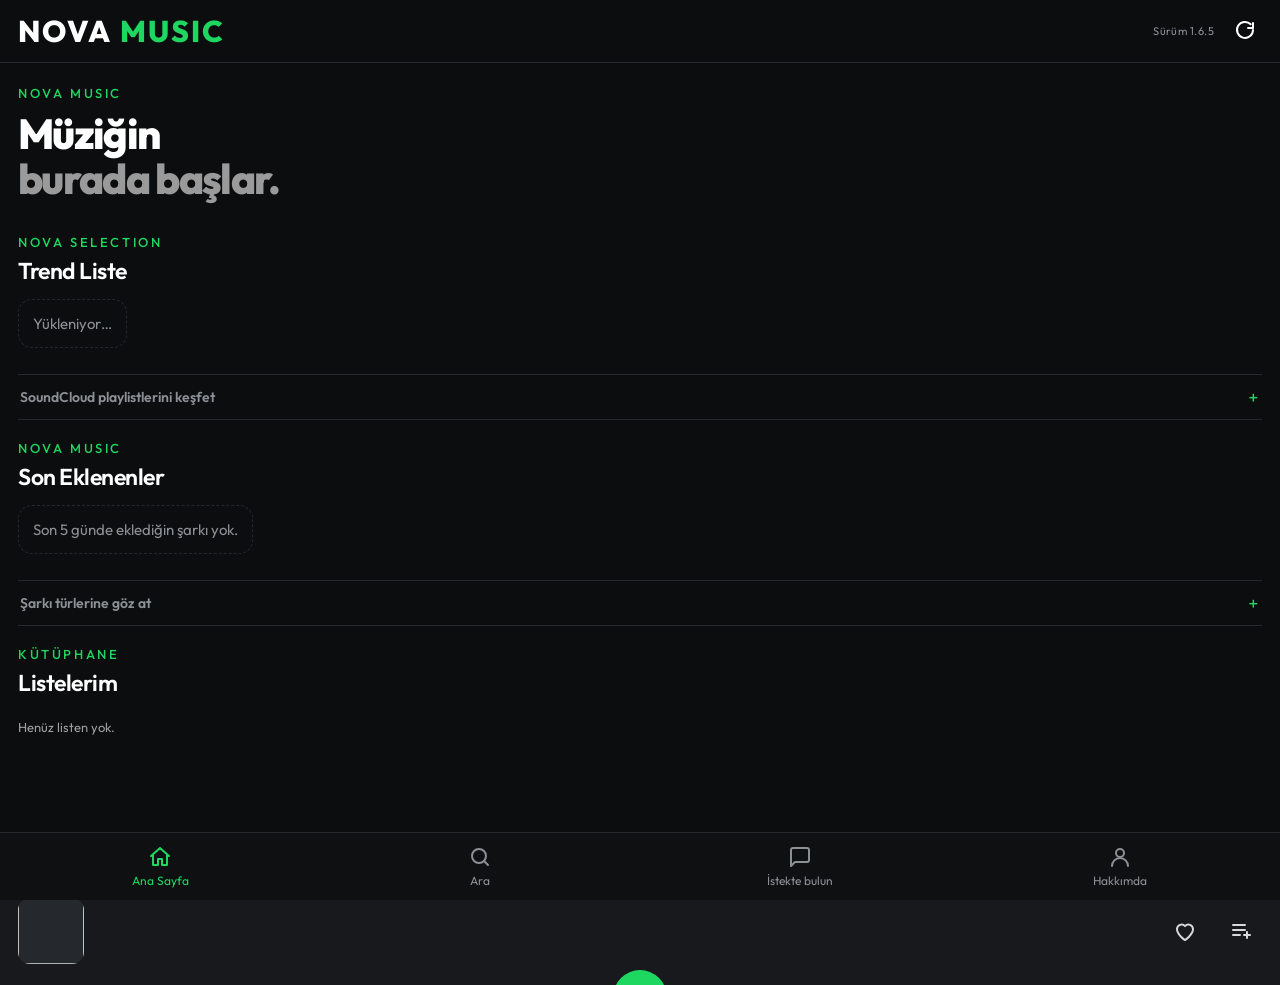
==== commit 8fae2ca9: "Simplify NOVA Music home screen" ====
--- a/index.html
+++ b/index.html
@@ -115,6 +115,18 @@
 .logo{justify-content:flex-start;min-width:0;font-size:clamp(22px,7vw,30px);letter-spacing:.07em;line-height:1;white-space:nowrap;text-align:left}
 header .st+small{font-size:11px!important;letter-spacing:.06em;line-height:1;color:var(--mut)!important}
 
+
+/* Ana sayfa sadeleştirme */
+#hero.home-hero{padding:22px 0 12px}
+#hero.home-hero h1{font-size:clamp(30px,9vw,42px);margin-top:10px;line-height:1.08}
+#v-home>.sec{margin-top:20px}
+#v-home>.sec h2{font-size:23px}
+#v-home .home-more{margin-top:22px;border-top:1px solid var(--line);border-bottom:1px solid var(--line);padding:13px 2px;color:var(--mut)}
+#v-home .home-more summary{cursor:pointer;list-style:none;font-size:14px;font-weight:600;color:var(--mut)}
+#v-home .home-more summary::-webkit-details-marker{display:none}
+#v-home .home-more summary::after{content:'＋';float:right;color:var(--g)}
+#v-home .home-more[open] summary::after{content:'−'}
+#v-home .home-more .hrow{padding-top:12px}
 </style>
 <script>/*nova-tema-v1*/(function(){try{var t=localStorage.getItem('nova_theme');if(/^(sakura|cyber|matrix|noel)$/.test(t))document.documentElement.setAttribute('data-theme',t)}catch(e){}})();</script>
 <style>
@@ -196,9 +208,9 @@
 
 <main>
   <section class="view on" id="v-home">
-    <div id="hero">
-      <div class="eb">YOUR MUSIC. YOUR WORLD.</div>
-      <h1>Müziğin <span>sınırlarını keşfet.</span></h1>
+    <div id="hero" class="home-hero">
+      <div class="eb">NOVA MUSIC</div>
+      <h1>Müziğin <span>burada başlar.</span></h1>
     </div>
     <div id="resWrap" hidden><div class="sec"><div><div class="eb">ARAMA</div><h2>Sonuçlar</h2></div></div><div id="res"></div></div>
     <div class="sec"><div><div class="eb">NOVA SELECTION</div><h2>Trend Liste</h2></div></div>
@@ -206,16 +218,19 @@
     <div id="trend" style="display:none"></div><div class="hrow" id="hTrend"></div>
     <style>.hrow{display:flex;gap:12px;overflow-x:auto;padding:14px 0 4px;scrollbar-width:none}.hrow::-webkit-scrollbar{display:none}.hc{flex:0 0 132px;min-width:0;cursor:pointer}.hc img{width:132px;height:132px;border-radius:14px;object-fit:cover;background:var(--panel);display:block}.hc b{display:block;margin-top:8px;font-size:14px;overflow:hidden;white-space:nowrap;text-overflow:ellipsis}.hc small{display:block;margin-top:2px;color:var(--mut);overflow:hidden;white-space:nowrap;text-overflow:ellipsis}</style>
 
-<div class="sec"><div><div class="eb">SOUNDCLOUD</div><h2>SoundCloud Playlistleri</h2></div></div>
-<div class="hrow" id="hScPlaylists"><div class="empty">Playlistler yükleniyor…</div></div>
+<details class="home-more">
+  <summary>SoundCloud playlistlerini keşfet</summary>
+  <div class="hrow" id="hScPlaylists"><div class="empty">Playlistler yükleniyor…</div></div>
+</details>
 <div class="sec"><div><div class="eb">NOVA MUSIC</div><h2>Son Eklenenler</h2></div></div><div class="hrow" id="hNew"></div>
-    <div class="sec"><div><div class="eb">KEŞFET</div><h2>Şarkı türleri</h2></div></div><div class="hrow" id="hGenres"></div>
+    <details class="home-more">
+      <summary>Şarkı türlerine göz at</summary>
+      <div class="hrow" id="hGenres"></div>
+    </details>
     <div id="genWrap" style="display:none"><div class="sec"><div><div class="eb">TÜR</div><h2 id="genTitle"></h2></div></div><div class="hrow" id="hGen"></div></div>
     <div class="sec"><div><div class="eb">KÜTÜPHANE</div><h2>Listelerim</h2></div></div><div class="hrow" id="hLists"><div class="empty">Henüz listen yok.</div></div>
-    <div class="sec"><div><div class="eb">KÜTÜPHANE</div><h2>Favorilerin</h2></div></div>
-    <div id="fav" style="margin-top:14px"></div>
-    <div class="sec"><div><div class="eb">KÜTÜPHANE</div><h2>Eklediklerim</h2></div></div>
-    <div id="addHome" style="margin-top:14px"></div>
+    <div id="fav" hidden></div>
+    <div id="addHome" hidden></div>
   </section>
   <section class="view" id="v-about">
   <div style="display:flex;align-items:center;justify-content:space-between;margin-top:34px">
@@ -545,6 +560,48 @@
   r.onclick=function(){play(list,i)};
   return r;
 }
+function openPlaylistDetail(index){
+  var lists=load(),p=lists[index];if(!p)return;
+  var main=document.querySelector('main');if(!main)return;
+  var detail=document.getElementById('v-playlist-detail');
+  if(!detail){
+    detail=document.createElement('section');detail.id='v-playlist-detail';detail.className='view';
+    main.appendChild(detail);
+  }
+  var tracks=p.tracks||[],total=tracks.reduce(function(sum,t){return sum+(Number(t.duration)||0)},0);
+  function time(n){n=Math.floor(Number(n)||0);return Math.floor(n/60)+':'+String(n%60).padStart(2,'0')}
+  detail.innerHTML='';
+  var back=el('button','display:flex;align-items:center;gap:9px;padding:12px 0;color:var(--g);font-size:15px;font-weight:600','← Geri');
+  back.onclick=function(){detail.classList.remove('on');document.getElementById('v-home').classList.add('on');scrollTo({top:0,behavior:'smooth'})};
+  detail.appendChild(back);
+  var hero=el('div','display:flex;align-items:center;gap:16px;margin:20px 0 22px');
+  var cover=el('div','width:116px;height:116px;flex:none;border-radius:16px;overflow:hidden;background:linear-gradient(145deg,rgba(30,215,96,.28),rgba(108,92,231,.32));display:grid;place-items:center');
+  if(tracks[0]&&tracks[0].art){var image=el('img','width:100%;height:100%;object-fit:cover');image.src=tracks[0].art;cover.appendChild(image)}
+  else cover.appendChild(el('b','font-size:48px;color:#fff','♫'));
+  cover.style.position='relative';cover.style.boxShadow='0 10px 28px rgba(99,102,241,.28)';
+  cover.appendChild(el('div','position:absolute;inset:0;background:linear-gradient(155deg,rgba(45,212,191,.12),rgba(99,102,241,.18) 40%,rgba(12,10,30,.94))'));
+  cover.appendChild(el('b','position:absolute;left:9px;right:9px;bottom:10px;color:#fff;font-size:13px;line-height:1.2;text-shadow:0 2px 8px rgba(0,0,0,.8);overflow-wrap:anywhere',p.name||'İsimsiz liste'));
+  var info=el('div','min-width:0;flex:1');
+  info.appendChild(el('div','font-size:11px;letter-spacing:.16em;color:var(--g);font-weight:700','NOVA MUSIC • LİSTEN'));
+  info.appendChild(el('h1','font-size:clamp(25px,7vw,34px);line-height:1.15;margin-top:8px;overflow-wrap:anywhere',p.name||'İsimsiz liste'));
+  info.appendChild(el('div','color:var(--mut);font-size:13px;margin-top:9px',tracks.length+' şarkı • '+time(total)+' toplam süre'));
+  hero.appendChild(cover);hero.appendChild(info);detail.appendChild(hero);
+  detail.appendChild(el('div','padding:16px;border:1px solid var(--line);border-radius:15px;background:var(--panel);color:var(--mut);font-size:14px;line-height:1.55','Bu listeye eklediğin şarkılar burada. Şarkı seçerek tek tek çalabilir veya tüm listeyi başlatabilirsin.'));
+  var actions=el('div','display:flex;gap:10px;margin:16px 0 22px');
+  var all=el('button','flex:1;padding:14px;border-radius:13px;background:var(--g);color:#06140b;font-weight:700','▶  Tümünü çal');
+  all.disabled=!tracks.length;all.style.opacity=tracks.length?1:.5;all.onclick=function(){if(tracks.length)play(tracks,0)};
+  actions.appendChild(all);detail.appendChild(actions);
+  detail.appendChild(el('div','font-size:20px;font-weight:700;margin-bottom:12px','Şarkılar'));
+  if(!tracks.length)detail.appendChild(el('div','empty','Bu liste henüz boş.'));
+  tracks.forEach(function(t,j){
+    var line=trackRow(tracks,j);line.style.marginBottom='7px';detail.appendChild(line);
+  });
+  document.querySelectorAll('main>.view').forEach(function(v){v.classList.remove('on')});
+  detail.classList.add('on');
+  document.querySelectorAll('nav button').forEach(function(b){b.classList.toggle('on',b.dataset.v==='home')});
+  scrollTo({top:0,behavior:'smooth'});
+}
+document.querySelectorAll('nav button').forEach(function(b){b.addEventListener('click',function(){var d=document.getElementById('v-playlist-detail');if(d)d.classList.remove('on')})});
 function renderAbout(){
   var lb=document.getElementById('novaLists'),fb=document.getElementById('novaFavs');
   if(!lb||!fb)return;
@@ -569,17 +626,16 @@
           var mark=el('div','font-size:34px;font-weight:800;color:var(--g)','♫');
           cover.appendChild(mark);
         }
-        var count=el('span','position:absolute;right:6px;top:6px;padding:3px 7px;border-radius:20px;background:rgba(0,0,0,.68);color:#fff;font-size:10px;font-weight:600',String((p.tracks||[]).length));
+        cover.style.boxShadow='0 7px 22px rgba(103,75,220,.22),inset 0 0 0 1px rgba(255,255,255,.16)';
+        var tint=el('div','position:absolute;inset:0;background:linear-gradient(155deg,rgba(45,212,191,.12) 0%,rgba(99,102,241,.18) 42%,rgba(12,10,30,.92) 100%);pointer-events:none');
+        cover.appendChild(tint);
+        var coverName=el('b','position:absolute;left:9px;right:9px;bottom:10px;color:#fff;font-size:clamp(11px,3vw,14px);line-height:1.2;font-weight:800;text-shadow:0 2px 8px rgba(0,0,0,.8);display:-webkit-box;-webkit-line-clamp:2;-webkit-box-orient:vertical;overflow:hidden;z-index:1',p.name||'İsimsiz liste');
+        cover.appendChild(coverName);
+        var count=el('span','position:absolute;right:6px;top:6px;padding:4px 8px;border-radius:20px;background:linear-gradient(120deg,#7c3aed,#db2777);box-shadow:0 2px 10px rgba(0,0,0,.3);color:#fff;font-size:10px;font-weight:700;z-index:2',String((p.tracks||[]).length)+' şarkı');
         cover.appendChild(count);
         card.appendChild(cover);
-        card.appendChild(el('b','display:block;margin-top:7px;font-size:13px;line-height:1.25;white-space:nowrap;overflow:hidden;text-overflow:ellipsis',p.name||'İsimsiz liste'));
         card.appendChild(el('small','display:block;margin-top:3px;color:var(--mut);font-size:11px',String((p.tracks||[]).length)+' şarkı'));
-        card.onclick=function(){
-          openI=i;
-          var aboutNav=document.querySelector('button[data-v="about"]');
-          if(aboutNav)aboutNav.click();
-          renderAbout();
-        };
+        card.onclick=function(){openPlaylistDetail(i)};
         homeLists.appendChild(card);
       });
     }
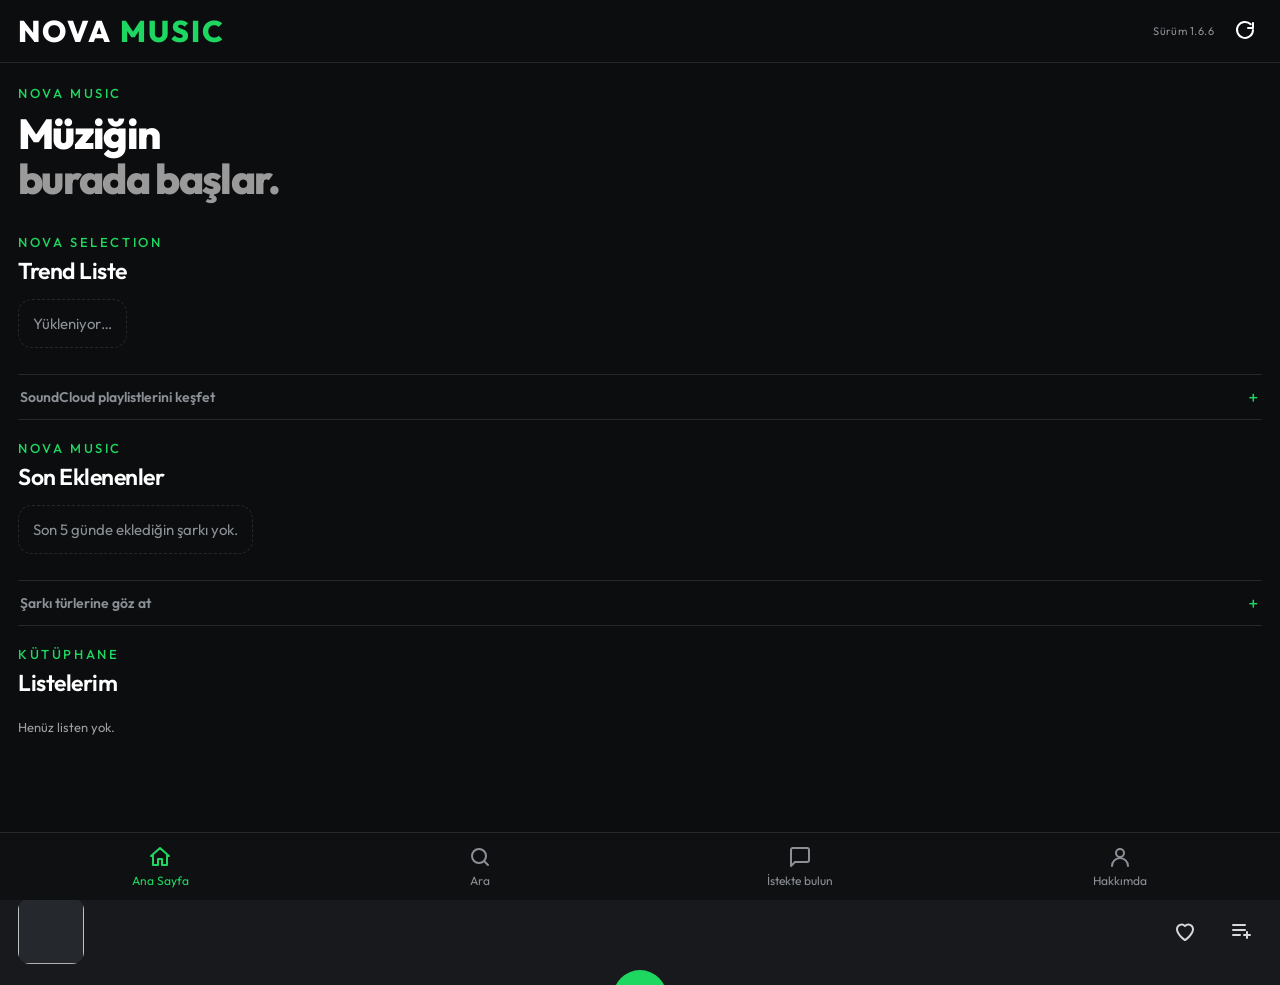
==== commit e23a83b7: "Sürüm yazısı 1.6.6" ====
--- a/index.html
+++ b/index.html
@@ -201,7 +201,7 @@
 <header>
   <div class="bar">
     <div class="logo"><span>NOVA <em>MUSIC</em></span></div>
-    <div style="display:flex;align-items:center;gap:14px"><div style="display:flex;flex-direction:column;align-items:flex-end;gap:3px"><small class="ver">Sürüm 1.6.5</small></div><button id="bellBtn" aria-label="Bildirimler" style="display:none;position:relative;width:34px;height:34px;place-items:center"><svg viewBox="0 0 24 24" width="24" height="24"><path d="M18 8a6 6 0 0 0-12 0c0 7-3 9-3 9h18s-3-2-3-9M13.7 21a2 2 0 0 1-3.4 0"/></svg><span id="bellDot" style="display:none;position:absolute;top:3px;right:3px;width:10px;height:10px;border-radius:50%;background:#ff3b30"></span></button><button id="appRefresh" title="Uygulamayı yenile" aria-label="Uygulamayı yenile" style="display:grid;place-items:center;width:34px;height:34px;padding:0;border:0;background:transparent;color:inherit;cursor:pointer"><svg viewBox="0 0 24 24" width="22" height="22" fill="none" stroke="currentColor" stroke-width="2" stroke-linecap="round" stroke-linejoin="round"><path d="M20 11a8 8 0 1 1-2.3-5.7M20 4v5h-5"/></svg></button></div>
+    <div style="display:flex;align-items:center;gap:14px"><div style="display:flex;flex-direction:column;align-items:flex-end;gap:3px"><small class="ver">Sürüm 1.6.6</small></div><button id="bellBtn" aria-label="Bildirimler" style="display:none;position:relative;width:34px;height:34px;place-items:center"><svg viewBox="0 0 24 24" width="24" height="24"><path d="M18 8a6 6 0 0 0-12 0c0 7-3 9-3 9h18s-3-2-3-9M13.7 21a2 2 0 0 1-3.4 0"/></svg><span id="bellDot" style="display:none;position:absolute;top:3px;right:3px;width:10px;height:10px;border-radius:50%;background:#ff3b30"></span></button><button id="appRefresh" title="Uygulamayı yenile" aria-label="Uygulamayı yenile" style="display:grid;place-items:center;width:34px;height:34px;padding:0;border:0;background:transparent;color:inherit;cursor:pointer"><svg viewBox="0 0 24 24" width="22" height="22" fill="none" stroke="currentColor" stroke-width="2" stroke-linecap="round" stroke-linejoin="round"><path d="M20 11a8 8 0 1 1-2.3-5.7M20 4v5h-5"/></svg></button></div>
   </div>
   <div class="sbox" id="sBox"><div><input id="q" type="search" placeholder="Şarkı veya sanatçı ara" autocomplete="off"></div></div>
 </header>
@@ -421,6 +421,20 @@
 };
 
 const cur=()=>queue[idx];
+/*nova-fallback-cover-v1*/
+function fallbackCover(title){
+  var name=String(title||'NOVA MUSIC').trim().slice(0,42)||'NOVA MUSIC';
+  var h=0;for(var i=0;i<name.length;i++)h=(h*31+name.charCodeAt(i))>>>0;
+  var palettes=[['#6c5ce7','#00cec9'],['#e84393','#6c5ce7'],['#0984e3','#00b894'],['#f39c12','#e84393'],['#5f27cd','#01a3a4']];
+  var c=palettes[h%palettes.length];
+  var safe=name.replace(/[&<>"]/g,function(x){return {'&':'&amp;','<':'&lt;','>':'&gt;','"':'&quot;'}[x]});
+  var svg='<svg xmlns="http://www.w3.org/2000/svg" width="512" height="512" viewBox="0 0 512 512"><defs><linearGradient id="g" x1="0" y1="0" x2="1" y2="1"><stop stop-color="'+c[0]+'"/><stop offset="1" stop-color="'+c[1]+'"/></linearGradient><radialGradient id="r"><stop stop-color="#fff" stop-opacity=".24"/><stop offset="1" stop-color="#fff" stop-opacity="0"/></radialGradient></defs><rect width="512" height="512" rx="42" fill="url(#g)"/><circle cx="420" cy="90" r="220" fill="url(#r)"/><circle cx="80" cy="470" r="220" fill="#080b20" opacity=".18"/><path d="M350 110v190a58 58 0 1 1-26-48V160l112-26v130a58 58 0 1 1-26-48V90z" fill="#fff" opacity=".22"/><text x="34" y="380" fill="#fff" font-family="Arial,sans-serif" font-size="34" font-weight="700">'+safe+'</text><text x="36" y="425" fill="#fff" opacity=".78" font-family="Arial,sans-serif" font-size="18" letter-spacing="5">NOVA MUSIC</text></svg>';
+  return 'data:image/svg+xml;charset=UTF-8,'+encodeURIComponent(svg);
+}
+function setTrackCover(img,title,src){
+  img.onerror=function(){this.onerror=null;this.src=fallbackCover(title)};
+  img.src=src||fallbackCover(title);
+}
 function rows(name){
   return L[name].map((t,i)=>{
     const on=cur()&&cur().id===t.id,pl=on&&isPl();
@@ -434,6 +448,12 @@
   $('#cnt').textContent=L.trend.length?L.trend.length+' şarkı bulundu':'';
   $('#res').innerHTML=rows('res');
   $('#fav').innerHTML=L.fav.length?rows('fav'):'<div class="empty">Henüz favori yok. Bir şarkıdaki kalbe dokun.</div>';
+  ['trend','res','fav'].forEach(function(group){
+    document.querySelectorAll('#'+(group==='trend'?'trend':group==='res'?'res':'fav')+' .row').forEach(function(row){
+      var track=L[group][Number(row.dataset.i)],img=row.querySelector('img');
+      if(track&&img)setTrackCover(img,track.name,track.art);
+    });
+  });
   const c=cur();$('#pHeart').innerHTML=HEART;$('#pHeart').classList.toggle('on',!!c&&isFav(c.id));
 }
 function toggleFav(id){
@@ -444,7 +464,7 @@
 function play(list,i){
   queue=list.slice();idx=i;const t=queue[i];
   audio.pause();audio.src=t.url;$('#tC').textContent='0:00';$('#tD').textContent=fmt(t.duration);$('#seek').value=0;$('#seek').style.setProperty('--p','0%');audio.load();audio.play().catch(()=>{});if(t.url.indexOf('/api/yt')===0){/*nova-bekle*/var g=document.getElementById('novaToast');if(!g){g=document.createElement('div');g.id='novaToast';g.style.cssText='position:fixed;left:50%;bottom:150px;transform:translateX(-50%);background:rgba(0,0,0,.85);color:#fff;padding:10px 16px;border-radius:20px;font-size:14px;z-index:99999;opacity:0;transition:opacity 1s ease;pointer-events:none';document.body.appendChild(g)}g.textContent='⏳ Geç açılabilir, bekle…';g.style.display='block';clearTimeout(window.__toastT);g.style.opacity='0';void g.offsetWidth;g.style.opacity='1';window.__toastT=setTimeout(function(){g.style.opacity='0'},2000)}
-  $('#pArt').src=t.art;$('#pTitle').textContent=t.name;$('#pArtist').textContent=t.artist?'@'+t.artist.replace(/^@/,''):'';novaMedia(t,'playing',0,Number(t.duration)||0);
+  setTrackCover($('#pArt'),t.name,t.art);$('#pTitle').textContent=t.name;$('#pArtist').textContent=t.artist?'@'+t.artist.replace(/^@/,''):'';novaMedia(t,'playing',0,Number(t.duration)||0);
   $('#player').classList.add('show');requestAnimationFrame(marquee);render();
 }
 function step(d){if(queue.length)play(queue,(idx+d+queue.length)%queue.length)}
@@ -455,6 +475,11 @@
 }
 const fmt=s=>Number.isFinite(Number(s))&&Number(s)>0?Math.floor(Number(s)/60)+':'+String(Math.floor(Number(s)%60)).padStart(2,'0'):'0:00';
 function novaMedia(t,state,position,duration){
+  try{
+    if(window.NovaAndroid&&typeof window.NovaAndroid.update==='function'){
+      window.NovaAndroid.update(String(t&&t.name||'NOVA Music'),String(t&&t.artist||'NOVA Music'),String(t&&t.art||''),state==='playing');
+    }
+  }catch(e){}
   try{
     var ms=navigator.mediaSession;if(!ms)return;
     if(t&&'MediaMetadata'in window){
@@ -552,7 +577,7 @@
   if(t&&!t.sc&&/soundcloud\.com\//i.test(String(t.url||'')))t.sc=true;
   var r=el('button','display:flex;align-items:center;gap:10px;width:100%;text-align:left;padding:8px;margin-bottom:6px;border:0;border-radius:10px;background:rgba(255,255,255,.06);color:inherit;font-size:14px');
   var im=el('img','width:40px;height:40px;border-radius:8px;object-fit:cover;background:rgba(255,255,255,.1)');
-  if(t.art)im.src=t.art;
+  setTrackCover(im,t.name,t.art);
   var w=el('div','min-width:0;flex:1');
   w.appendChild(el('div','white-space:nowrap;overflow:hidden;text-overflow:ellipsis;font-weight:600',t.name||''));
   w.appendChild(el('div','white-space:nowrap;overflow:hidden;text-overflow:ellipsis;opacity:.6;font-size:12px',t.artist||''));
@@ -576,7 +601,7 @@
   detail.appendChild(back);
   var hero=el('div','display:flex;align-items:center;gap:16px;margin:20px 0 22px');
   var cover=el('div','width:116px;height:116px;flex:none;border-radius:16px;overflow:hidden;background:linear-gradient(145deg,rgba(30,215,96,.28),rgba(108,92,231,.32));display:grid;place-items:center');
-  if(tracks[0]&&tracks[0].art){var image=el('img','width:100%;height:100%;object-fit:cover');image.src=tracks[0].art;cover.appendChild(image)}
+  if(tracks[0]){var image=el('img','width:100%;height:100%;object-fit:cover');setTrackCover(image,tracks[0].name,tracks[0].art);cover.appendChild(image)}
   else cover.appendChild(el('b','font-size:48px;color:#fff','♫'));
   cover.style.position='relative';cover.style.boxShadow='0 10px 28px rgba(99,102,241,.28)';
   cover.appendChild(el('div','position:absolute;inset:0;background:linear-gradient(155deg,rgba(45,212,191,.12),rgba(99,102,241,.18) 40%,rgba(12,10,30,.94))'));
@@ -621,7 +646,7 @@
         var art=p.tracks&&p.tracks.length&&p.tracks[0].art;
         if(art){
           var img=el('img','width:100%;height:100%;position:absolute;inset:0;object-fit:cover');
-          img.src=art;img.alt='';cover.appendChild(img);
+          setTrackCover(img,p.tracks[0].name,art);img.alt='';cover.appendChild(img);
         }else{
           var mark=el('div','font-size:34px;font-weight:800;color:var(--g)','♫');
           cover.appendChild(mark);
@@ -744,7 +769,7 @@
 (function(){
 function hrow(sel,name,emptyMsg){
   var a=(L[name]||[]).slice(0,10),el=$(sel);if(!el)return;
-  el.innerHTML=a.length?a.map(function(t,i){return '<div class="hc" data-hl="'+name+'" data-hi="'+i+'"><img src="'+esc(t.art)+'" alt="" loading="lazy"><b>'+esc(t.name)+'</b><small>'+esc(t.artist)+'</small></div>'}).join(''):'<div class="empty">'+emptyMsg+'</div>';
+  el.innerHTML=a.length?a.map(function(t,i){return '<div class="hc" data-hl="'+name+'" data-hi="'+i+'"><img alt="" loading="lazy"><b>'+esc(t.name)+'</b><small>'+esc(t.artist)+'</small></div>'}).join(''):'<div class="empty">'+emptyMsg+'</div>';el.querySelectorAll('.hc').forEach(function(card,i){var t=a[i],img=card.querySelector('img');if(t&&img)setTrackCover(img,t.name,t.art)});
 }
 function homeRows(){L.recentAdd=(L.new||[]).filter(function(t){return t.createdAt&&Date.now()-t.createdAt<=5*24*60*60*1000});hrow('#hTrend','trend','Yükleniyor…');hrow('#hNew','recentAdd','Son 5 günde eklediğin şarkı yok.')}
     window.refreshHomeRows=homeRows;
@@ -774,7 +799,7 @@
     L.gen=clean(r.data);
   }catch(err){L.gen=[]}
   var a=L.gen.slice(0,15);
-  row.innerHTML=a.length?a.map(function(t,i){return '<div class="hc" data-hl="gen" data-hi="'+i+'"><img src="'+esc(t.art)+'" alt="" loading="lazy"><b>'+esc(t.name)+'</b><small>'+esc(t.artist)+'</small></div>'}).join(''):'<div class="empty">Bu türde şarkı bulunamadı.</div>';
+  row.innerHTML=a.length?a.map(function(t,i){return '<div class="hc" data-hl="gen" data-hi="'+i+'"><img alt="" loading="lazy"><b>'+esc(t.name)+'</b><small>'+esc(t.artist)+'</small></div>'}).join(''):'<div class="empty">Bu türde şarkı bulunamadı.</div>';row.querySelectorAll('.hc').forEach(function(card,i){var t=a[i],img=card.querySelector('img');if(t&&img)setTrackCover(img,t.name,t.art)});
 };
 })();
 $('#backAbout').onclick=()=>{$('#v-settings').classList.remove('on');$('#v-about').classList.add('on');scrollTo(0,0)};
